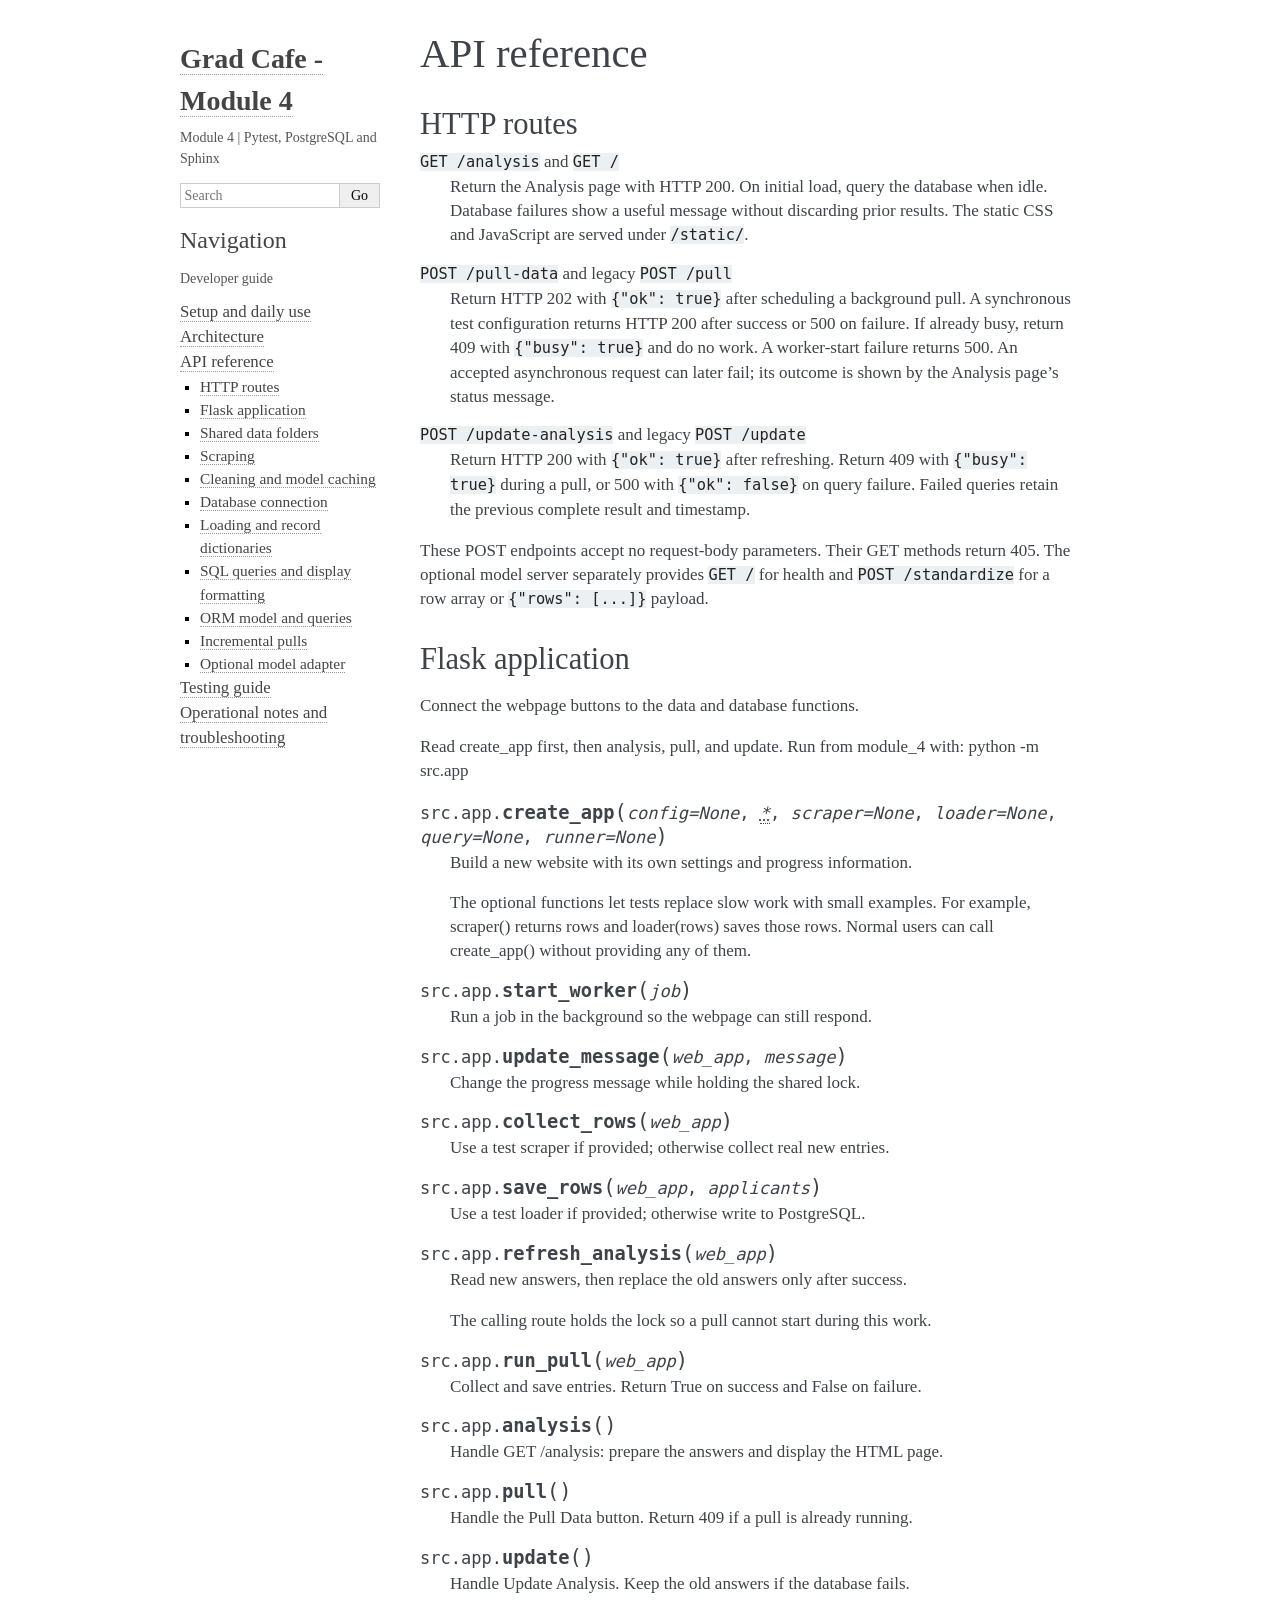
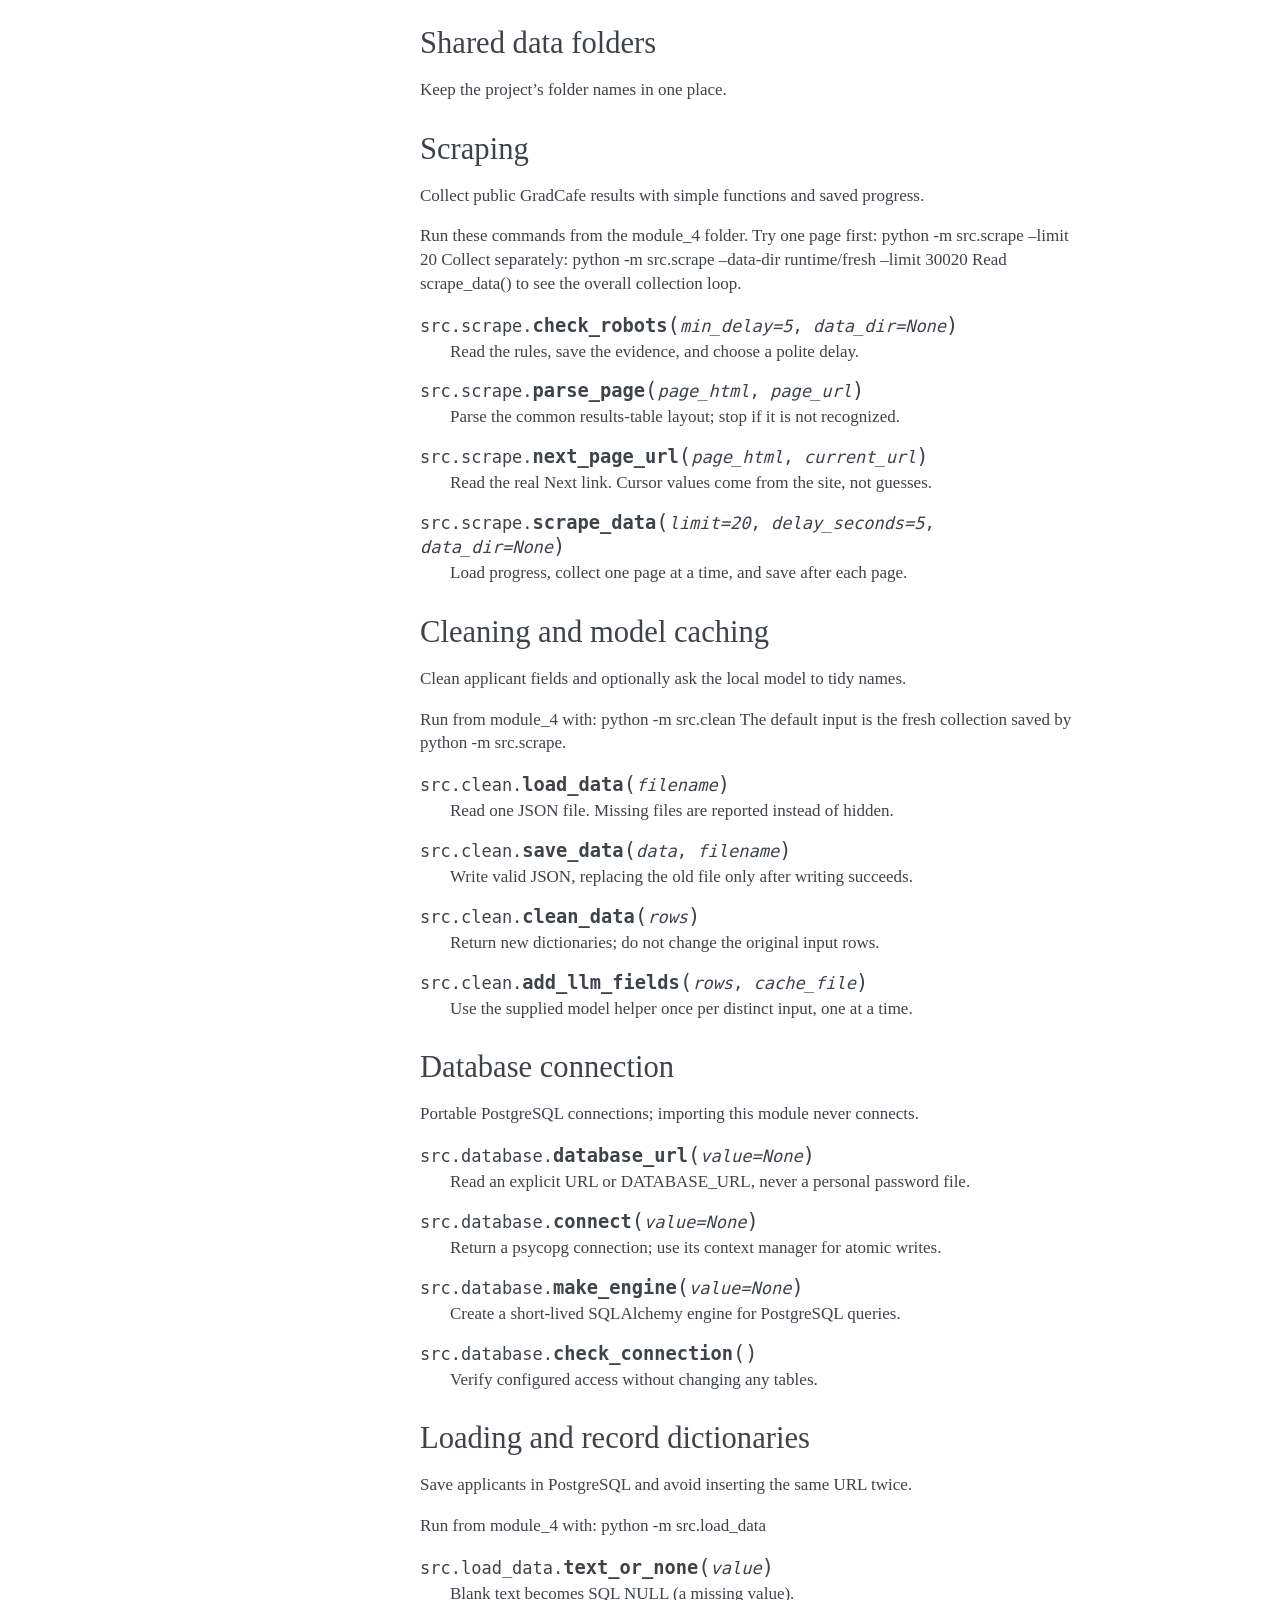
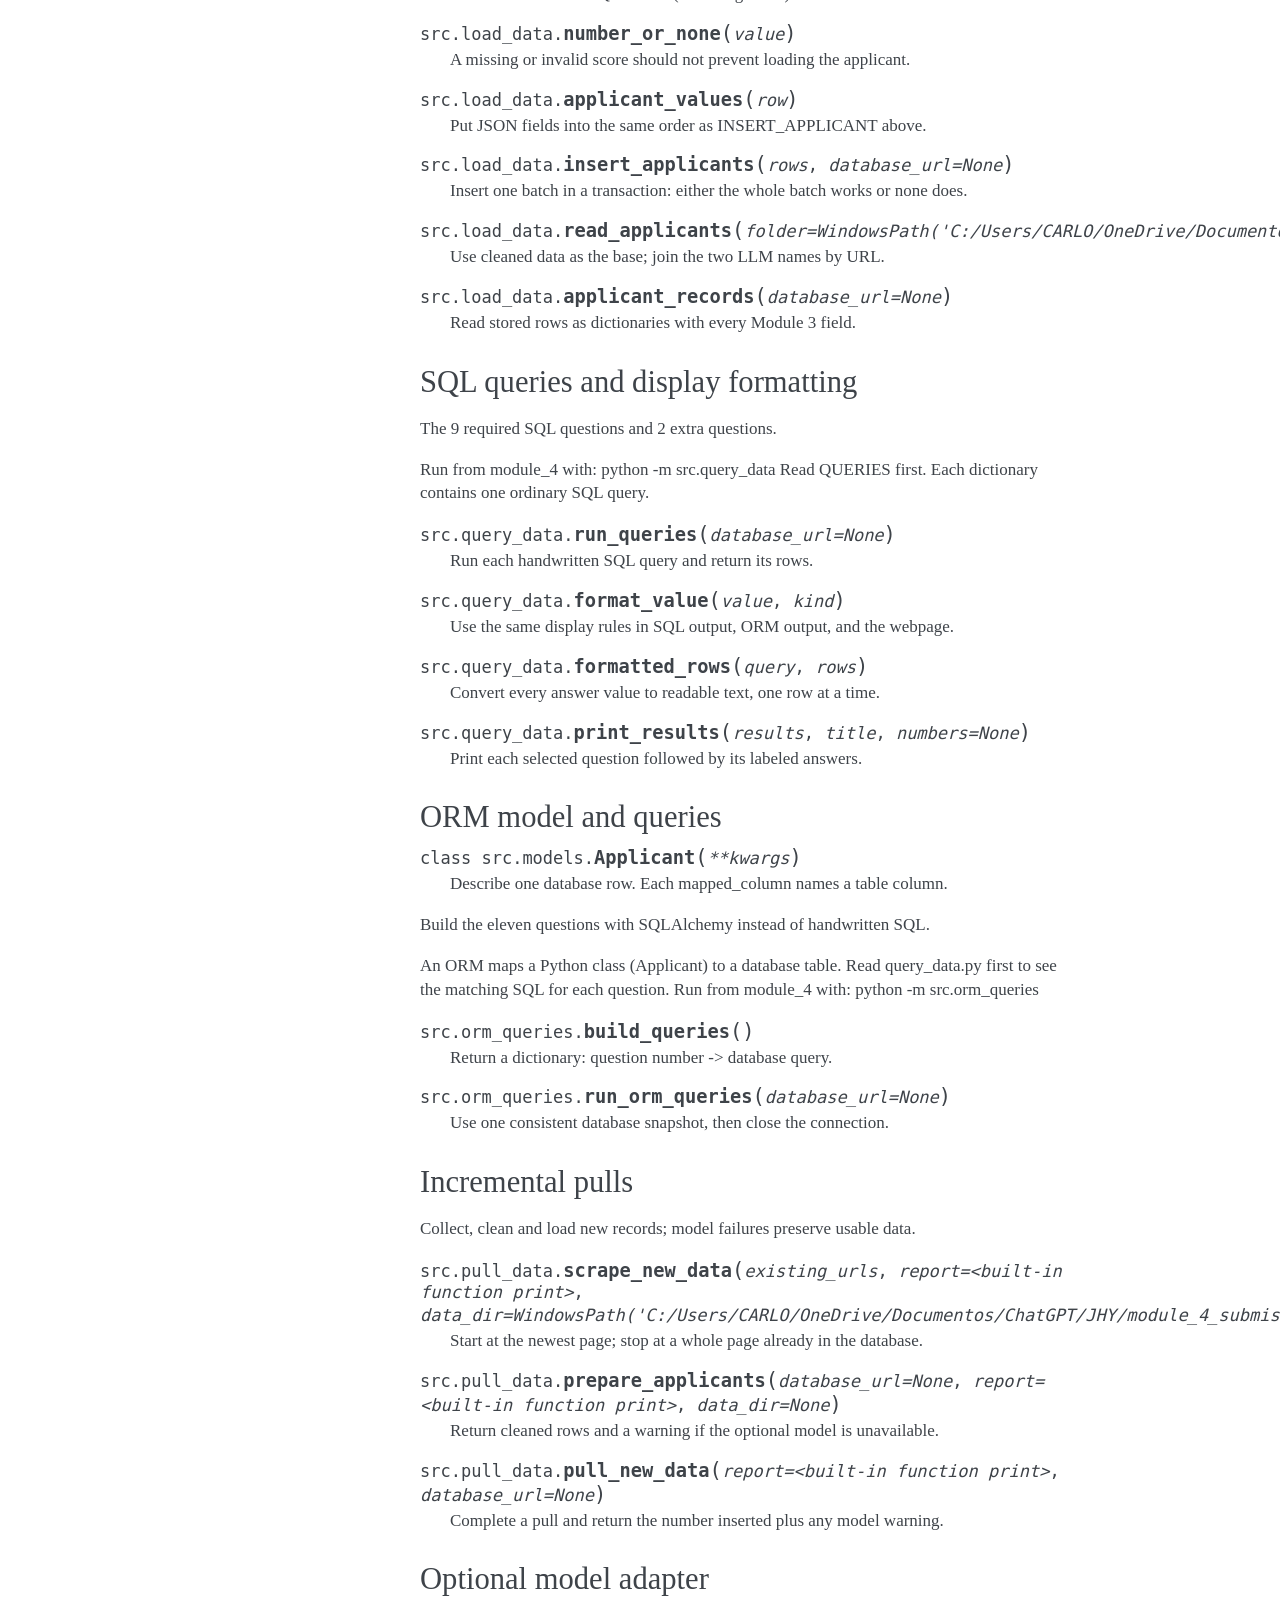
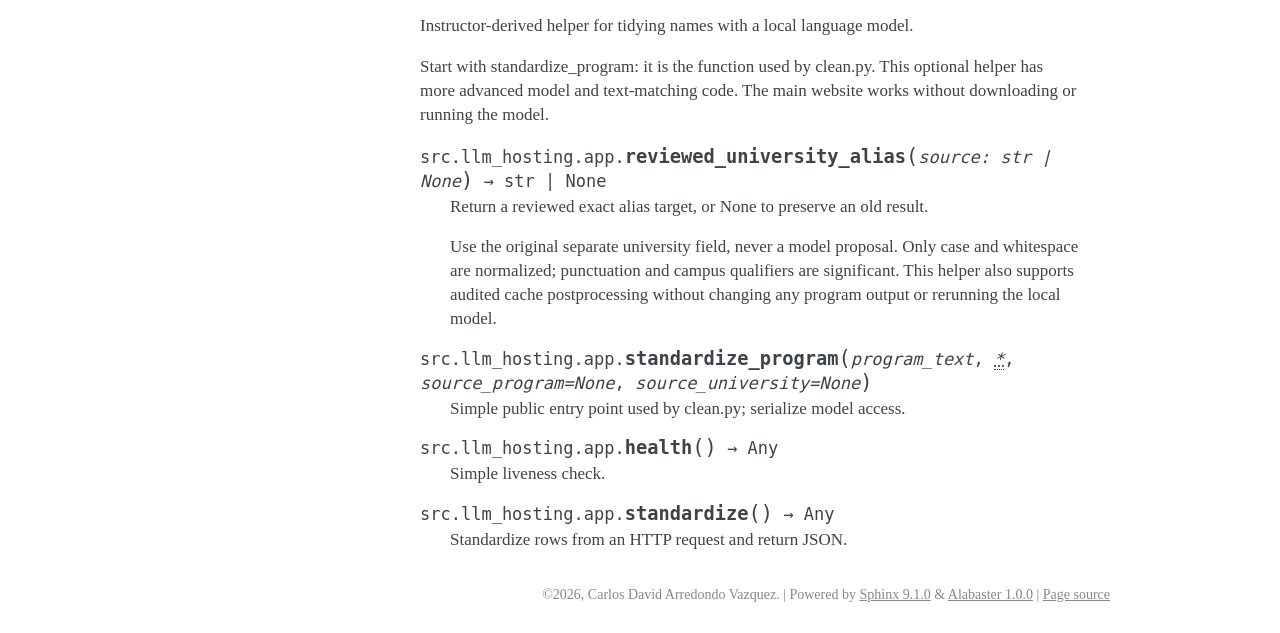
==== module_4/docs/_build/html/api.html @ c40dcb4f "Add Module 4 tests and documentation" ====
<!DOCTYPE html>

<html lang="en" data-content_root="./">
  <head>
    <meta charset="utf-8" />
    <meta name="viewport" content="width=device-width, initial-scale=1.0" /><meta name="viewport" content="width=device-width, initial-scale=1" />

    <title>API reference &#8212; Grad Cafe: Testing and Documentation</title>
    <link rel="stylesheet" type="text/css" href="_static/pygments.css?v=5ecbeea2" />
    <link rel="stylesheet" type="text/css" href="_static/basic.css?v=b08954a9" />
    <link rel="stylesheet" type="text/css" href="_static/alabaster.css?v=f6a572b4" />
    <script src="_static/documentation_options.js?v=f2a433a1"></script>
    <script src="_static/doctools.js?v=fd6eb6e6"></script>
    <script src="_static/sphinx_highlight.js?v=6ffebe34"></script>
    <link rel="index" title="Index" href="genindex.html" />
    <link rel="search" title="Search" href="search.html" />
    <link rel="next" title="Testing guide" href="testing.html" />
    <link rel="prev" title="Architecture" href="architecture.html" />
   
  <link rel="stylesheet" href="_static/custom.css" type="text/css" />
  

  
  

  </head><body>
  <div class="document">
    
      <div class="sphinxsidebar" role="navigation" aria-label="Main">
        <div class="sphinxsidebarwrapper">
<h1 class="logo"><a href="index.html">Grad Cafe - Module 4</a></h1>



<p class="blurb">Module 4 | Pytest, PostgreSQL and Sphinx</p>







<search id="searchbox" style="display: none" role="search">
    <div class="searchformwrapper">
    <form class="search" action="search.html" method="get">
      <input type="text" name="q" aria-labelledby="searchlabel" autocomplete="off" autocorrect="off" autocapitalize="off" spellcheck="false" placeholder="Search"/>
      <input type="submit" value="Go" />
    </form>
    </div>
</search>
<script>document.getElementById('searchbox').style.display = "block"</script><h3>Navigation</h3>
<p class="caption" role="heading"><span class="caption-text">Developer guide</span></p>
<ul class="current">
<li class="toctree-l1"><a class="reference internal" href="setup.html">Setup and daily use</a></li>
<li class="toctree-l1"><a class="reference internal" href="architecture.html">Architecture</a></li>
<li class="toctree-l1 current"><a class="current reference internal" href="#">API reference</a><ul>
<li class="toctree-l2"><a class="reference internal" href="#http-routes">HTTP routes</a></li>
<li class="toctree-l2"><a class="reference internal" href="#module-src.app">Flask application</a></li>
<li class="toctree-l2"><a class="reference internal" href="#module-src.paths">Shared data folders</a></li>
<li class="toctree-l2"><a class="reference internal" href="#module-src.scrape">Scraping</a></li>
<li class="toctree-l2"><a class="reference internal" href="#module-src.clean">Cleaning and model caching</a></li>
<li class="toctree-l2"><a class="reference internal" href="#module-src.database">Database connection</a></li>
<li class="toctree-l2"><a class="reference internal" href="#module-src.load_data">Loading and record dictionaries</a></li>
<li class="toctree-l2"><a class="reference internal" href="#module-src.query_data">SQL queries and display formatting</a></li>
<li class="toctree-l2"><a class="reference internal" href="#orm-model-and-queries">ORM model and queries</a></li>
<li class="toctree-l2"><a class="reference internal" href="#module-src.pull_data">Incremental pulls</a></li>
<li class="toctree-l2"><a class="reference internal" href="#module-src.llm_hosting.app">Optional model adapter</a></li>
</ul>
</li>
<li class="toctree-l1"><a class="reference internal" href="testing.html">Testing guide</a></li>
<li class="toctree-l1"><a class="reference internal" href="operations.html">Operational notes and troubleshooting</a></li>
</ul>

<div class="relations">
<h3>Related Topics</h3>
<ul>
  <li><a href="index.html">Documentation overview</a><ul>
      <li>Previous: <a href="architecture.html" title="previous chapter">Architecture</a></li>
      <li>Next: <a href="testing.html" title="next chapter">Testing guide</a></li>
  </ul></li>
</ul>
</div>








        </div>
      </div>
      <div class="documentwrapper">
        <div class="bodywrapper">
          

          <div class="body" role="main">
            
  <section id="api-reference">
<h1>API reference<a class="headerlink" href="#api-reference" title="Link to this heading">¶</a></h1>
<section id="http-routes">
<h2>HTTP routes<a class="headerlink" href="#http-routes" title="Link to this heading">¶</a></h2>
<dl class="simple">
<dt><code class="docutils literal notranslate"><span class="pre">GET</span> <span class="pre">/analysis</span></code> and <code class="docutils literal notranslate"><span class="pre">GET</span> <span class="pre">/</span></code></dt><dd><p>Return the Analysis page with HTTP 200. On initial load, query the database
when idle. Database failures show a useful message without discarding prior
results. The static CSS and JavaScript are served under <code class="docutils literal notranslate"><span class="pre">/static/</span></code>.</p>
</dd>
<dt><code class="docutils literal notranslate"><span class="pre">POST</span> <span class="pre">/pull-data</span></code> and legacy <code class="docutils literal notranslate"><span class="pre">POST</span> <span class="pre">/pull</span></code></dt><dd><p>Return HTTP 202 with <code class="docutils literal notranslate"><span class="pre">{&quot;ok&quot;:</span> <span class="pre">true}</span></code> after scheduling a background pull.
A synchronous test configuration returns HTTP 200 after success or 500 on
failure. If already busy, return 409 with <code class="docutils literal notranslate"><span class="pre">{&quot;busy&quot;:</span> <span class="pre">true}</span></code> and do no work.
A worker-start failure returns 500. An accepted asynchronous request can
later fail; its outcome is shown by the Analysis page’s status message.</p>
</dd>
<dt><code class="docutils literal notranslate"><span class="pre">POST</span> <span class="pre">/update-analysis</span></code> and legacy <code class="docutils literal notranslate"><span class="pre">POST</span> <span class="pre">/update</span></code></dt><dd><p>Return HTTP 200 with <code class="docutils literal notranslate"><span class="pre">{&quot;ok&quot;:</span> <span class="pre">true}</span></code> after refreshing. Return 409 with
<code class="docutils literal notranslate"><span class="pre">{&quot;busy&quot;:</span> <span class="pre">true}</span></code> during a pull, or 500 with <code class="docutils literal notranslate"><span class="pre">{&quot;ok&quot;:</span> <span class="pre">false}</span></code> on query
failure. Failed queries retain the previous complete result and timestamp.</p>
</dd>
</dl>
<p>These POST endpoints accept no request-body parameters. Their GET methods
return 405. The optional model server separately provides <code class="docutils literal notranslate"><span class="pre">GET</span> <span class="pre">/</span></code> for health
and <code class="docutils literal notranslate"><span class="pre">POST</span> <span class="pre">/standardize</span></code> for a row array or <code class="docutils literal notranslate"><span class="pre">{&quot;rows&quot;:</span> <span class="pre">[...]}</span></code> payload.</p>
</section>
<section id="module-src.app">
<span id="flask-application"></span><h2>Flask application<a class="headerlink" href="#module-src.app" title="Link to this heading">¶</a></h2>
<p>Connect the webpage buttons to the data and database functions.</p>
<p>Read create_app first, then analysis, pull, and update.
Run from module_4 with: python -m src.app</p>
<dl class="py function">
<dt class="sig sig-object py" id="src.app.create_app">
<span class="sig-prename descclassname"><span class="pre">src.app.</span></span><span class="sig-name descname"><span class="pre">create_app</span></span><span class="sig-paren">(</span><em class="sig-param"><span class="n"><span class="pre">config</span></span><span class="o"><span class="pre">=</span></span><span class="default_value"><span class="pre">None</span></span></em>, <em class="sig-param"><span class="keyword-only-separator o"><abbr title="Keyword-only parameters separator (PEP 3102)"><span class="pre">*</span></abbr></span></em>, <em class="sig-param"><span class="n"><span class="pre">scraper</span></span><span class="o"><span class="pre">=</span></span><span class="default_value"><span class="pre">None</span></span></em>, <em class="sig-param"><span class="n"><span class="pre">loader</span></span><span class="o"><span class="pre">=</span></span><span class="default_value"><span class="pre">None</span></span></em>, <em class="sig-param"><span class="n"><span class="pre">query</span></span><span class="o"><span class="pre">=</span></span><span class="default_value"><span class="pre">None</span></span></em>, <em class="sig-param"><span class="n"><span class="pre">runner</span></span><span class="o"><span class="pre">=</span></span><span class="default_value"><span class="pre">None</span></span></em><span class="sig-paren">)</span><a class="headerlink" href="#src.app.create_app" title="Link to this definition">¶</a></dt>
<dd><p>Build a new website with its own settings and progress information.</p>
<p>The optional functions let tests replace slow work with small examples.
For example, scraper() returns rows and loader(rows) saves those rows.
Normal users can call create_app() without providing any of them.</p>
</dd></dl>

<dl class="py function">
<dt class="sig sig-object py" id="src.app.start_worker">
<span class="sig-prename descclassname"><span class="pre">src.app.</span></span><span class="sig-name descname"><span class="pre">start_worker</span></span><span class="sig-paren">(</span><em class="sig-param"><span class="n"><span class="pre">job</span></span></em><span class="sig-paren">)</span><a class="headerlink" href="#src.app.start_worker" title="Link to this definition">¶</a></dt>
<dd><p>Run a job in the background so the webpage can still respond.</p>
</dd></dl>

<dl class="py function">
<dt class="sig sig-object py" id="src.app.update_message">
<span class="sig-prename descclassname"><span class="pre">src.app.</span></span><span class="sig-name descname"><span class="pre">update_message</span></span><span class="sig-paren">(</span><em class="sig-param"><span class="n"><span class="pre">web_app</span></span></em>, <em class="sig-param"><span class="n"><span class="pre">message</span></span></em><span class="sig-paren">)</span><a class="headerlink" href="#src.app.update_message" title="Link to this definition">¶</a></dt>
<dd><p>Change the progress message while holding the shared lock.</p>
</dd></dl>

<dl class="py function">
<dt class="sig sig-object py" id="src.app.collect_rows">
<span class="sig-prename descclassname"><span class="pre">src.app.</span></span><span class="sig-name descname"><span class="pre">collect_rows</span></span><span class="sig-paren">(</span><em class="sig-param"><span class="n"><span class="pre">web_app</span></span></em><span class="sig-paren">)</span><a class="headerlink" href="#src.app.collect_rows" title="Link to this definition">¶</a></dt>
<dd><p>Use a test scraper if provided; otherwise collect real new entries.</p>
</dd></dl>

<dl class="py function">
<dt class="sig sig-object py" id="src.app.save_rows">
<span class="sig-prename descclassname"><span class="pre">src.app.</span></span><span class="sig-name descname"><span class="pre">save_rows</span></span><span class="sig-paren">(</span><em class="sig-param"><span class="n"><span class="pre">web_app</span></span></em>, <em class="sig-param"><span class="n"><span class="pre">applicants</span></span></em><span class="sig-paren">)</span><a class="headerlink" href="#src.app.save_rows" title="Link to this definition">¶</a></dt>
<dd><p>Use a test loader if provided; otherwise write to PostgreSQL.</p>
</dd></dl>

<dl class="py function">
<dt class="sig sig-object py" id="src.app.refresh_analysis">
<span class="sig-prename descclassname"><span class="pre">src.app.</span></span><span class="sig-name descname"><span class="pre">refresh_analysis</span></span><span class="sig-paren">(</span><em class="sig-param"><span class="n"><span class="pre">web_app</span></span></em><span class="sig-paren">)</span><a class="headerlink" href="#src.app.refresh_analysis" title="Link to this definition">¶</a></dt>
<dd><p>Read new answers, then replace the old answers only after success.</p>
<p>The calling route holds the lock so a pull cannot start during this work.</p>
</dd></dl>

<dl class="py function">
<dt class="sig sig-object py" id="src.app.run_pull">
<span class="sig-prename descclassname"><span class="pre">src.app.</span></span><span class="sig-name descname"><span class="pre">run_pull</span></span><span class="sig-paren">(</span><em class="sig-param"><span class="n"><span class="pre">web_app</span></span></em><span class="sig-paren">)</span><a class="headerlink" href="#src.app.run_pull" title="Link to this definition">¶</a></dt>
<dd><p>Collect and save entries. Return True on success and False on failure.</p>
</dd></dl>

<dl class="py function">
<dt class="sig sig-object py" id="src.app.analysis">
<span class="sig-prename descclassname"><span class="pre">src.app.</span></span><span class="sig-name descname"><span class="pre">analysis</span></span><span class="sig-paren">(</span><span class="sig-paren">)</span><a class="headerlink" href="#src.app.analysis" title="Link to this definition">¶</a></dt>
<dd><p>Handle GET /analysis: prepare the answers and display the HTML page.</p>
</dd></dl>

<dl class="py function">
<dt class="sig sig-object py" id="src.app.pull">
<span class="sig-prename descclassname"><span class="pre">src.app.</span></span><span class="sig-name descname"><span class="pre">pull</span></span><span class="sig-paren">(</span><span class="sig-paren">)</span><a class="headerlink" href="#src.app.pull" title="Link to this definition">¶</a></dt>
<dd><p>Handle the Pull Data button. Return 409 if a pull is already running.</p>
</dd></dl>

<dl class="py function">
<dt class="sig sig-object py" id="src.app.update">
<span class="sig-prename descclassname"><span class="pre">src.app.</span></span><span class="sig-name descname"><span class="pre">update</span></span><span class="sig-paren">(</span><span class="sig-paren">)</span><a class="headerlink" href="#src.app.update" title="Link to this definition">¶</a></dt>
<dd><p>Handle Update Analysis. Keep the old answers if the database fails.</p>
</dd></dl>

</section>
<section id="module-src.paths">
<span id="shared-data-folders"></span><h2>Shared data folders<a class="headerlink" href="#module-src.paths" title="Link to this heading">¶</a></h2>
<p>Keep the project’s folder names in one place.</p>
</section>
<section id="module-src.scrape">
<span id="scraping"></span><h2>Scraping<a class="headerlink" href="#module-src.scrape" title="Link to this heading">¶</a></h2>
<p>Collect public GradCafe results with simple functions and saved progress.</p>
<p>Run these commands from the module_4 folder.
Try one page first: python -m src.scrape –limit 20
Collect separately: python -m src.scrape –data-dir runtime/fresh –limit 30020
Read scrape_data() to see the overall collection loop.</p>
<dl class="py function">
<dt class="sig sig-object py" id="src.scrape.check_robots">
<span class="sig-prename descclassname"><span class="pre">src.scrape.</span></span><span class="sig-name descname"><span class="pre">check_robots</span></span><span class="sig-paren">(</span><em class="sig-param"><span class="n"><span class="pre">min_delay</span></span><span class="o"><span class="pre">=</span></span><span class="default_value"><span class="pre">5</span></span></em>, <em class="sig-param"><span class="n"><span class="pre">data_dir</span></span><span class="o"><span class="pre">=</span></span><span class="default_value"><span class="pre">None</span></span></em><span class="sig-paren">)</span><a class="headerlink" href="#src.scrape.check_robots" title="Link to this definition">¶</a></dt>
<dd><p>Read the rules, save the evidence, and choose a polite delay.</p>
</dd></dl>

<dl class="py function">
<dt class="sig sig-object py" id="src.scrape.parse_page">
<span class="sig-prename descclassname"><span class="pre">src.scrape.</span></span><span class="sig-name descname"><span class="pre">parse_page</span></span><span class="sig-paren">(</span><em class="sig-param"><span class="n"><span class="pre">page_html</span></span></em>, <em class="sig-param"><span class="n"><span class="pre">page_url</span></span></em><span class="sig-paren">)</span><a class="headerlink" href="#src.scrape.parse_page" title="Link to this definition">¶</a></dt>
<dd><p>Parse the common results-table layout; stop if it is not recognized.</p>
</dd></dl>

<dl class="py function">
<dt class="sig sig-object py" id="src.scrape.next_page_url">
<span class="sig-prename descclassname"><span class="pre">src.scrape.</span></span><span class="sig-name descname"><span class="pre">next_page_url</span></span><span class="sig-paren">(</span><em class="sig-param"><span class="n"><span class="pre">page_html</span></span></em>, <em class="sig-param"><span class="n"><span class="pre">current_url</span></span></em><span class="sig-paren">)</span><a class="headerlink" href="#src.scrape.next_page_url" title="Link to this definition">¶</a></dt>
<dd><p>Read the real Next link. Cursor values come from the site, not guesses.</p>
</dd></dl>

<dl class="py function">
<dt class="sig sig-object py" id="src.scrape.scrape_data">
<span class="sig-prename descclassname"><span class="pre">src.scrape.</span></span><span class="sig-name descname"><span class="pre">scrape_data</span></span><span class="sig-paren">(</span><em class="sig-param"><span class="n"><span class="pre">limit</span></span><span class="o"><span class="pre">=</span></span><span class="default_value"><span class="pre">20</span></span></em>, <em class="sig-param"><span class="n"><span class="pre">delay_seconds</span></span><span class="o"><span class="pre">=</span></span><span class="default_value"><span class="pre">5</span></span></em>, <em class="sig-param"><span class="n"><span class="pre">data_dir</span></span><span class="o"><span class="pre">=</span></span><span class="default_value"><span class="pre">None</span></span></em><span class="sig-paren">)</span><a class="headerlink" href="#src.scrape.scrape_data" title="Link to this definition">¶</a></dt>
<dd><p>Load progress, collect one page at a time, and save after each page.</p>
</dd></dl>

</section>
<section id="module-src.clean">
<span id="cleaning-and-model-caching"></span><h2>Cleaning and model caching<a class="headerlink" href="#module-src.clean" title="Link to this heading">¶</a></h2>
<p>Clean applicant fields and optionally ask the local model to tidy names.</p>
<p>Run from module_4 with: python -m src.clean
The default input is the fresh collection saved by python -m src.scrape.</p>
<dl class="py function">
<dt class="sig sig-object py" id="src.clean.load_data">
<span class="sig-prename descclassname"><span class="pre">src.clean.</span></span><span class="sig-name descname"><span class="pre">load_data</span></span><span class="sig-paren">(</span><em class="sig-param"><span class="n"><span class="pre">filename</span></span></em><span class="sig-paren">)</span><a class="headerlink" href="#src.clean.load_data" title="Link to this definition">¶</a></dt>
<dd><p>Read one JSON file. Missing files are reported instead of hidden.</p>
</dd></dl>

<dl class="py function">
<dt class="sig sig-object py" id="src.clean.save_data">
<span class="sig-prename descclassname"><span class="pre">src.clean.</span></span><span class="sig-name descname"><span class="pre">save_data</span></span><span class="sig-paren">(</span><em class="sig-param"><span class="n"><span class="pre">data</span></span></em>, <em class="sig-param"><span class="n"><span class="pre">filename</span></span></em><span class="sig-paren">)</span><a class="headerlink" href="#src.clean.save_data" title="Link to this definition">¶</a></dt>
<dd><p>Write valid JSON, replacing the old file only after writing succeeds.</p>
</dd></dl>

<dl class="py function">
<dt class="sig sig-object py" id="src.clean.clean_data">
<span class="sig-prename descclassname"><span class="pre">src.clean.</span></span><span class="sig-name descname"><span class="pre">clean_data</span></span><span class="sig-paren">(</span><em class="sig-param"><span class="n"><span class="pre">rows</span></span></em><span class="sig-paren">)</span><a class="headerlink" href="#src.clean.clean_data" title="Link to this definition">¶</a></dt>
<dd><p>Return new dictionaries; do not change the original input rows.</p>
</dd></dl>

<dl class="py function">
<dt class="sig sig-object py" id="src.clean.add_llm_fields">
<span class="sig-prename descclassname"><span class="pre">src.clean.</span></span><span class="sig-name descname"><span class="pre">add_llm_fields</span></span><span class="sig-paren">(</span><em class="sig-param"><span class="n"><span class="pre">rows</span></span></em>, <em class="sig-param"><span class="n"><span class="pre">cache_file</span></span></em><span class="sig-paren">)</span><a class="headerlink" href="#src.clean.add_llm_fields" title="Link to this definition">¶</a></dt>
<dd><p>Use the supplied model helper once per distinct input, one at a time.</p>
</dd></dl>

</section>
<section id="module-src.database">
<span id="database-connection"></span><h2>Database connection<a class="headerlink" href="#module-src.database" title="Link to this heading">¶</a></h2>
<p>Portable PostgreSQL connections; importing this module never connects.</p>
<dl class="py function">
<dt class="sig sig-object py" id="src.database.database_url">
<span class="sig-prename descclassname"><span class="pre">src.database.</span></span><span class="sig-name descname"><span class="pre">database_url</span></span><span class="sig-paren">(</span><em class="sig-param"><span class="n"><span class="pre">value</span></span><span class="o"><span class="pre">=</span></span><span class="default_value"><span class="pre">None</span></span></em><span class="sig-paren">)</span><a class="headerlink" href="#src.database.database_url" title="Link to this definition">¶</a></dt>
<dd><p>Read an explicit URL or DATABASE_URL, never a personal password file.</p>
</dd></dl>

<dl class="py function">
<dt class="sig sig-object py" id="src.database.connect">
<span class="sig-prename descclassname"><span class="pre">src.database.</span></span><span class="sig-name descname"><span class="pre">connect</span></span><span class="sig-paren">(</span><em class="sig-param"><span class="n"><span class="pre">value</span></span><span class="o"><span class="pre">=</span></span><span class="default_value"><span class="pre">None</span></span></em><span class="sig-paren">)</span><a class="headerlink" href="#src.database.connect" title="Link to this definition">¶</a></dt>
<dd><p>Return a psycopg connection; use its context manager for atomic writes.</p>
</dd></dl>

<dl class="py function">
<dt class="sig sig-object py" id="src.database.make_engine">
<span class="sig-prename descclassname"><span class="pre">src.database.</span></span><span class="sig-name descname"><span class="pre">make_engine</span></span><span class="sig-paren">(</span><em class="sig-param"><span class="n"><span class="pre">value</span></span><span class="o"><span class="pre">=</span></span><span class="default_value"><span class="pre">None</span></span></em><span class="sig-paren">)</span><a class="headerlink" href="#src.database.make_engine" title="Link to this definition">¶</a></dt>
<dd><p>Create a short-lived SQLAlchemy engine for PostgreSQL queries.</p>
</dd></dl>

<dl class="py function">
<dt class="sig sig-object py" id="src.database.check_connection">
<span class="sig-prename descclassname"><span class="pre">src.database.</span></span><span class="sig-name descname"><span class="pre">check_connection</span></span><span class="sig-paren">(</span><span class="sig-paren">)</span><a class="headerlink" href="#src.database.check_connection" title="Link to this definition">¶</a></dt>
<dd><p>Verify configured access without changing any tables.</p>
</dd></dl>

</section>
<section id="module-src.load_data">
<span id="loading-and-record-dictionaries"></span><h2>Loading and record dictionaries<a class="headerlink" href="#module-src.load_data" title="Link to this heading">¶</a></h2>
<p>Save applicants in PostgreSQL and avoid inserting the same URL twice.</p>
<p>Run from module_4 with: python -m src.load_data</p>
<dl class="py function">
<dt class="sig sig-object py" id="src.load_data.text_or_none">
<span class="sig-prename descclassname"><span class="pre">src.load_data.</span></span><span class="sig-name descname"><span class="pre">text_or_none</span></span><span class="sig-paren">(</span><em class="sig-param"><span class="n"><span class="pre">value</span></span></em><span class="sig-paren">)</span><a class="headerlink" href="#src.load_data.text_or_none" title="Link to this definition">¶</a></dt>
<dd><p>Blank text becomes SQL NULL (a missing value).</p>
</dd></dl>

<dl class="py function">
<dt class="sig sig-object py" id="src.load_data.number_or_none">
<span class="sig-prename descclassname"><span class="pre">src.load_data.</span></span><span class="sig-name descname"><span class="pre">number_or_none</span></span><span class="sig-paren">(</span><em class="sig-param"><span class="n"><span class="pre">value</span></span></em><span class="sig-paren">)</span><a class="headerlink" href="#src.load_data.number_or_none" title="Link to this definition">¶</a></dt>
<dd><p>A missing or invalid score should not prevent loading the applicant.</p>
</dd></dl>

<dl class="py function">
<dt class="sig sig-object py" id="src.load_data.applicant_values">
<span class="sig-prename descclassname"><span class="pre">src.load_data.</span></span><span class="sig-name descname"><span class="pre">applicant_values</span></span><span class="sig-paren">(</span><em class="sig-param"><span class="n"><span class="pre">row</span></span></em><span class="sig-paren">)</span><a class="headerlink" href="#src.load_data.applicant_values" title="Link to this definition">¶</a></dt>
<dd><p>Put JSON fields into the same order as INSERT_APPLICANT above.</p>
</dd></dl>

<dl class="py function">
<dt class="sig sig-object py" id="src.load_data.insert_applicants">
<span class="sig-prename descclassname"><span class="pre">src.load_data.</span></span><span class="sig-name descname"><span class="pre">insert_applicants</span></span><span class="sig-paren">(</span><em class="sig-param"><span class="n"><span class="pre">rows</span></span></em>, <em class="sig-param"><span class="n"><span class="pre">database_url</span></span><span class="o"><span class="pre">=</span></span><span class="default_value"><span class="pre">None</span></span></em><span class="sig-paren">)</span><a class="headerlink" href="#src.load_data.insert_applicants" title="Link to this definition">¶</a></dt>
<dd><p>Insert one batch in a transaction: either the whole batch works or none does.</p>
</dd></dl>

<dl class="py function">
<dt class="sig sig-object py" id="src.load_data.read_applicants">
<span class="sig-prename descclassname"><span class="pre">src.load_data.</span></span><span class="sig-name descname"><span class="pre">read_applicants</span></span><span class="sig-paren">(</span><em class="sig-param"><span class="n"><span class="pre">folder</span></span><span class="o"><span class="pre">=</span></span><span class="default_value"><span class="pre">WindowsPath('C:/Users/CARLO/OneDrive/Documentos/ChatGPT/JHY/module_4_submission/module_4')</span></span></em><span class="sig-paren">)</span><a class="headerlink" href="#src.load_data.read_applicants" title="Link to this definition">¶</a></dt>
<dd><p>Use cleaned data as the base; join the two LLM names by URL.</p>
</dd></dl>

<dl class="py function">
<dt class="sig sig-object py" id="src.load_data.applicant_records">
<span class="sig-prename descclassname"><span class="pre">src.load_data.</span></span><span class="sig-name descname"><span class="pre">applicant_records</span></span><span class="sig-paren">(</span><em class="sig-param"><span class="n"><span class="pre">database_url</span></span><span class="o"><span class="pre">=</span></span><span class="default_value"><span class="pre">None</span></span></em><span class="sig-paren">)</span><a class="headerlink" href="#src.load_data.applicant_records" title="Link to this definition">¶</a></dt>
<dd><p>Read stored rows as dictionaries with every Module 3 field.</p>
</dd></dl>

</section>
<section id="module-src.query_data">
<span id="sql-queries-and-display-formatting"></span><h2>SQL queries and display formatting<a class="headerlink" href="#module-src.query_data" title="Link to this heading">¶</a></h2>
<p>The 9 required SQL questions and 2 extra questions.</p>
<p>Run from module_4 with: python -m src.query_data
Read QUERIES first. Each dictionary contains one ordinary SQL query.</p>
<dl class="py function">
<dt class="sig sig-object py" id="src.query_data.run_queries">
<span class="sig-prename descclassname"><span class="pre">src.query_data.</span></span><span class="sig-name descname"><span class="pre">run_queries</span></span><span class="sig-paren">(</span><em class="sig-param"><span class="n"><span class="pre">database_url</span></span><span class="o"><span class="pre">=</span></span><span class="default_value"><span class="pre">None</span></span></em><span class="sig-paren">)</span><a class="headerlink" href="#src.query_data.run_queries" title="Link to this definition">¶</a></dt>
<dd><p>Run each handwritten SQL query and return its rows.</p>
</dd></dl>

<dl class="py function">
<dt class="sig sig-object py" id="src.query_data.format_value">
<span class="sig-prename descclassname"><span class="pre">src.query_data.</span></span><span class="sig-name descname"><span class="pre">format_value</span></span><span class="sig-paren">(</span><em class="sig-param"><span class="n"><span class="pre">value</span></span></em>, <em class="sig-param"><span class="n"><span class="pre">kind</span></span></em><span class="sig-paren">)</span><a class="headerlink" href="#src.query_data.format_value" title="Link to this definition">¶</a></dt>
<dd><p>Use the same display rules in SQL output, ORM output, and the webpage.</p>
</dd></dl>

<dl class="py function">
<dt class="sig sig-object py" id="src.query_data.formatted_rows">
<span class="sig-prename descclassname"><span class="pre">src.query_data.</span></span><span class="sig-name descname"><span class="pre">formatted_rows</span></span><span class="sig-paren">(</span><em class="sig-param"><span class="n"><span class="pre">query</span></span></em>, <em class="sig-param"><span class="n"><span class="pre">rows</span></span></em><span class="sig-paren">)</span><a class="headerlink" href="#src.query_data.formatted_rows" title="Link to this definition">¶</a></dt>
<dd><p>Convert every answer value to readable text, one row at a time.</p>
</dd></dl>

<dl class="py function">
<dt class="sig sig-object py" id="src.query_data.print_results">
<span class="sig-prename descclassname"><span class="pre">src.query_data.</span></span><span class="sig-name descname"><span class="pre">print_results</span></span><span class="sig-paren">(</span><em class="sig-param"><span class="n"><span class="pre">results</span></span></em>, <em class="sig-param"><span class="n"><span class="pre">title</span></span></em>, <em class="sig-param"><span class="n"><span class="pre">numbers</span></span><span class="o"><span class="pre">=</span></span><span class="default_value"><span class="pre">None</span></span></em><span class="sig-paren">)</span><a class="headerlink" href="#src.query_data.print_results" title="Link to this definition">¶</a></dt>
<dd><p>Print each selected question followed by its labeled answers.</p>
</dd></dl>

</section>
<section id="orm-model-and-queries">
<h2>ORM model and queries<a class="headerlink" href="#orm-model-and-queries" title="Link to this heading">¶</a></h2>
<dl class="py class">
<dt class="sig sig-object py" id="src.models.Applicant">
<span class="property"><span class="k"><span class="pre">class</span></span><span class="w"> </span></span><span class="sig-prename descclassname"><span class="pre">src.models.</span></span><span class="sig-name descname"><span class="pre">Applicant</span></span><span class="sig-paren">(</span><em class="sig-param"><span class="o"><span class="pre">**</span></span><span class="n"><span class="pre">kwargs</span></span></em><span class="sig-paren">)</span><a class="headerlink" href="#src.models.Applicant" title="Link to this definition">¶</a></dt>
<dd><p>Describe one database row. Each mapped_column names a table column.</p>
</dd></dl>

<p id="module-src.orm_queries">Build the eleven questions with SQLAlchemy instead of handwritten SQL.</p>
<p>An ORM maps a Python class (Applicant) to a database table.
Read query_data.py first to see the matching SQL for each question.
Run from module_4 with: python -m src.orm_queries</p>
<dl class="py function">
<dt class="sig sig-object py" id="src.orm_queries.build_queries">
<span class="sig-prename descclassname"><span class="pre">src.orm_queries.</span></span><span class="sig-name descname"><span class="pre">build_queries</span></span><span class="sig-paren">(</span><span class="sig-paren">)</span><a class="headerlink" href="#src.orm_queries.build_queries" title="Link to this definition">¶</a></dt>
<dd><p>Return a dictionary: question number -&gt; database query.</p>
</dd></dl>

<dl class="py function">
<dt class="sig sig-object py" id="src.orm_queries.run_orm_queries">
<span class="sig-prename descclassname"><span class="pre">src.orm_queries.</span></span><span class="sig-name descname"><span class="pre">run_orm_queries</span></span><span class="sig-paren">(</span><em class="sig-param"><span class="n"><span class="pre">database_url</span></span><span class="o"><span class="pre">=</span></span><span class="default_value"><span class="pre">None</span></span></em><span class="sig-paren">)</span><a class="headerlink" href="#src.orm_queries.run_orm_queries" title="Link to this definition">¶</a></dt>
<dd><p>Use one consistent database snapshot, then close the connection.</p>
</dd></dl>

</section>
<section id="module-src.pull_data">
<span id="incremental-pulls"></span><h2>Incremental pulls<a class="headerlink" href="#module-src.pull_data" title="Link to this heading">¶</a></h2>
<p>Collect, clean and load new records; model failures preserve usable data.</p>
<dl class="py function">
<dt class="sig sig-object py" id="src.pull_data.scrape_new_data">
<span class="sig-prename descclassname"><span class="pre">src.pull_data.</span></span><span class="sig-name descname"><span class="pre">scrape_new_data</span></span><span class="sig-paren">(</span><em class="sig-param"><span class="n"><span class="pre">existing_urls</span></span></em>, <em class="sig-param"><span class="n"><span class="pre">report</span></span><span class="o"><span class="pre">=</span></span><span class="default_value"><span class="pre">&lt;built-in</span> <span class="pre">function</span> <span class="pre">print&gt;</span></span></em>, <em class="sig-param"><span class="n"><span class="pre">data_dir</span></span><span class="o"><span class="pre">=</span></span><span class="default_value"><span class="pre">WindowsPath('C:/Users/CARLO/OneDrive/Documentos/ChatGPT/JHY/module_4_submission/module_4/runtime')</span></span></em><span class="sig-paren">)</span><a class="headerlink" href="#src.pull_data.scrape_new_data" title="Link to this definition">¶</a></dt>
<dd><p>Start at the newest page; stop at a whole page already in the database.</p>
</dd></dl>

<dl class="py function">
<dt class="sig sig-object py" id="src.pull_data.prepare_applicants">
<span class="sig-prename descclassname"><span class="pre">src.pull_data.</span></span><span class="sig-name descname"><span class="pre">prepare_applicants</span></span><span class="sig-paren">(</span><em class="sig-param"><span class="n"><span class="pre">database_url</span></span><span class="o"><span class="pre">=</span></span><span class="default_value"><span class="pre">None</span></span></em>, <em class="sig-param"><span class="n"><span class="pre">report</span></span><span class="o"><span class="pre">=</span></span><span class="default_value"><span class="pre">&lt;built-in</span> <span class="pre">function</span> <span class="pre">print&gt;</span></span></em>, <em class="sig-param"><span class="n"><span class="pre">data_dir</span></span><span class="o"><span class="pre">=</span></span><span class="default_value"><span class="pre">None</span></span></em><span class="sig-paren">)</span><a class="headerlink" href="#src.pull_data.prepare_applicants" title="Link to this definition">¶</a></dt>
<dd><p>Return cleaned rows and a warning if the optional model is unavailable.</p>
</dd></dl>

<dl class="py function">
<dt class="sig sig-object py" id="src.pull_data.pull_new_data">
<span class="sig-prename descclassname"><span class="pre">src.pull_data.</span></span><span class="sig-name descname"><span class="pre">pull_new_data</span></span><span class="sig-paren">(</span><em class="sig-param"><span class="n"><span class="pre">report</span></span><span class="o"><span class="pre">=</span></span><span class="default_value"><span class="pre">&lt;built-in</span> <span class="pre">function</span> <span class="pre">print&gt;</span></span></em>, <em class="sig-param"><span class="n"><span class="pre">database_url</span></span><span class="o"><span class="pre">=</span></span><span class="default_value"><span class="pre">None</span></span></em><span class="sig-paren">)</span><a class="headerlink" href="#src.pull_data.pull_new_data" title="Link to this definition">¶</a></dt>
<dd><p>Complete a pull and return the number inserted plus any model warning.</p>
</dd></dl>

</section>
<section id="module-src.llm_hosting.app">
<span id="optional-model-adapter"></span><h2>Optional model adapter<a class="headerlink" href="#module-src.llm_hosting.app" title="Link to this heading">¶</a></h2>
<p>Instructor-derived helper for tidying names with a local language model.</p>
<p>Start with standardize_program: it is the function used by clean.py.
This optional helper has more advanced model and text-matching code.
The main website works without downloading or running the model.</p>
<dl class="py function">
<dt class="sig sig-object py" id="src.llm_hosting.app.reviewed_university_alias">
<span class="sig-prename descclassname"><span class="pre">src.llm_hosting.app.</span></span><span class="sig-name descname"><span class="pre">reviewed_university_alias</span></span><span class="sig-paren">(</span><em class="sig-param"><span class="n"><span class="pre">source</span></span><span class="p"><span class="pre">:</span></span><span class="w"> </span><span class="n"><span class="pre">str</span><span class="w"> </span><span class="p"><span class="pre">|</span></span><span class="w"> </span><span class="pre">None</span></span></em><span class="sig-paren">)</span> <span class="sig-return"><span class="sig-return-icon">&#x2192;</span> <span class="sig-return-typehint"><span class="pre">str</span><span class="w"> </span><span class="p"><span class="pre">|</span></span><span class="w"> </span><span class="pre">None</span></span></span><a class="headerlink" href="#src.llm_hosting.app.reviewed_university_alias" title="Link to this definition">¶</a></dt>
<dd><p>Return a reviewed exact alias target, or None to preserve an old result.</p>
<p>Use the original separate university field, never a model proposal. Only
case and whitespace are normalized; punctuation and campus qualifiers
are significant. This helper also supports audited cache postprocessing
without changing any program output or rerunning the local model.</p>
</dd></dl>

<dl class="py function">
<dt class="sig sig-object py" id="src.llm_hosting.app.standardize_program">
<span class="sig-prename descclassname"><span class="pre">src.llm_hosting.app.</span></span><span class="sig-name descname"><span class="pre">standardize_program</span></span><span class="sig-paren">(</span><em class="sig-param"><span class="n"><span class="pre">program_text</span></span></em>, <em class="sig-param"><span class="keyword-only-separator o"><abbr title="Keyword-only parameters separator (PEP 3102)"><span class="pre">*</span></abbr></span></em>, <em class="sig-param"><span class="n"><span class="pre">source_program</span></span><span class="o"><span class="pre">=</span></span><span class="default_value"><span class="pre">None</span></span></em>, <em class="sig-param"><span class="n"><span class="pre">source_university</span></span><span class="o"><span class="pre">=</span></span><span class="default_value"><span class="pre">None</span></span></em><span class="sig-paren">)</span><a class="headerlink" href="#src.llm_hosting.app.standardize_program" title="Link to this definition">¶</a></dt>
<dd><p>Simple public entry point used by clean.py; serialize model access.</p>
</dd></dl>

<dl class="py function">
<dt class="sig sig-object py" id="src.llm_hosting.app.health">
<span class="sig-prename descclassname"><span class="pre">src.llm_hosting.app.</span></span><span class="sig-name descname"><span class="pre">health</span></span><span class="sig-paren">(</span><span class="sig-paren">)</span> <span class="sig-return"><span class="sig-return-icon">&#x2192;</span> <span class="sig-return-typehint"><span class="pre">Any</span></span></span><a class="headerlink" href="#src.llm_hosting.app.health" title="Link to this definition">¶</a></dt>
<dd><p>Simple liveness check.</p>
</dd></dl>

<dl class="py function">
<dt class="sig sig-object py" id="src.llm_hosting.app.standardize">
<span class="sig-prename descclassname"><span class="pre">src.llm_hosting.app.</span></span><span class="sig-name descname"><span class="pre">standardize</span></span><span class="sig-paren">(</span><span class="sig-paren">)</span> <span class="sig-return"><span class="sig-return-icon">&#x2192;</span> <span class="sig-return-typehint"><span class="pre">Any</span></span></span><a class="headerlink" href="#src.llm_hosting.app.standardize" title="Link to this definition">¶</a></dt>
<dd><p>Standardize rows from an HTTP request and return JSON.</p>
</dd></dl>

</section>
</section>


          </div>
          
        </div>
      </div>
    <div class="clearer"></div>
  </div>
    <div class="footer">
      &#169;2026, Carlos David Arredondo Vazquez.
      
      |
      Powered by <a href="https://www.sphinx-doc.org/">Sphinx 9.1.0</a>
      &amp; <a href="https://alabaster.readthedocs.io">Alabaster 1.0.0</a>
      
      |
      <a href="_sources/api.rst.txt"
          rel="nofollow">Page source</a>
    </div>

    

    
  </body>
</html>
---- module_4/docs/_build/html/_static/pygments.css ----
pre { line-height: 125%; }
td.linenos .normal { color: inherit; background-color: transparent; padding-left: 5px; padding-right: 5px; }
span.linenos { color: inherit; background-color: transparent; padding-left: 5px; padding-right: 5px; }
td.linenos .special { color: #000000; background-color: #ffffc0; padding-left: 5px; padding-right: 5px; }
span.linenos.special { color: #000000; background-color: #ffffc0; padding-left: 5px; padding-right: 5px; }
.highlight .hll { background-color: #ffffcc }
.highlight { background: #f8f8f8; }
.highlight .c { color: #8F5902; font-style: italic } /* Comment */
.highlight .err { color: #A40000; border: 1px solid #EF2929 } /* Error */
.highlight .g { color: #000 } /* Generic */
.highlight .k { color: #004461; font-weight: bold } /* Keyword */
.highlight .l { color: #000 } /* Literal */
.highlight .n { color: #000 } /* Name */
.highlight .o { color: #582800 } /* Operator */
.highlight .x { color: #000 } /* Other */
.highlight .p { color: #000; font-weight: bold } /* Punctuation */
.highlight .ch { color: #8F5902; font-style: italic } /* Comment.Hashbang */
.highlight .cm { color: #8F5902; font-style: italic } /* Comment.Multiline */
.highlight .cp { color: #8F5902 } /* Comment.Preproc */
.highlight .cpf { color: #8F5902; font-style: italic } /* Comment.PreprocFile */
.highlight .c1 { color: #8F5902; font-style: italic } /* Comment.Single */
.highlight .cs { color: #8F5902; font-style: italic } /* Comment.Special */
.highlight .gd { color: #A40000 } /* Generic.Deleted */
.highlight .ge { color: #000; font-style: italic } /* Generic.Emph */
.highlight .ges { color: #000 } /* Generic.EmphStrong */
.highlight .gr { color: #EF2929 } /* Generic.Error */
.highlight .gh { color: #000080; font-weight: bold } /* Generic.Heading */
.highlight .gi { color: #00A000 } /* Generic.Inserted */
.highlight .go { color: #888 } /* Generic.Output */
.highlight .gp { color: #745334 } /* Generic.Prompt */
.highlight .gs { color: #000; font-weight: bold } /* Generic.Strong */
.highlight .gu { color: #800080; font-weight: bold } /* Generic.Subheading */
.highlight .gt { color: #A40000; font-weight: bold } /* Generic.Traceback */
.highlight .kc { color: #004461; font-weight: bold } /* Keyword.Constant */
.highlight .kd { color: #004461; font-weight: bold } /* Keyword.Declaration */
.highlight .kn { color: #004461; font-weight: bold } /* Keyword.Namespace */
.highlight .kp { color: #004461; font-weight: bold } /* Keyword.Pseudo */
.highlight .kr { color: #004461; font-weight: bold } /* Keyword.Reserved */
.highlight .kt { color: #004461; font-weight: bold } /* Keyword.Type */
.highlight .ld { color: #000 } /* Literal.Date */
.highlight .m { color: #900 } /* Literal.Number */
.highlight .s { color: #4E9A06 } /* Literal.String */
.highlight .na { color: #C4A000 } /* Name.Attribute */
.highlight .nb { color: #004461 } /* Name.Builtin */
.highlight .nc { color: #000 } /* Name.Class */
.highlight .no { color: #000 } /* Name.Constant */
.highlight .nd { color: #888 } /* Name.Decorator */
.highlight .ni { color: #CE5C00 } /* Name.Entity */
.highlight .ne { color: #C00; font-weight: bold } /* Name.Exception */
.highlight .nf { color: #000 } /* Name.Function */
.highlight .nl { color: #F57900 } /* Name.Label */
.highlight .nn { color: #000 } /* Name.Namespace */
.highlight .nx { color: #000 } /* Name.Other */
.highlight .py { color: #000 } /* Name.Property */
.highlight .nt { color: #004461; font-weight: bold } /* Name.Tag */
.highlight .nv { color: #000 } /* Name.Variable */
.highlight .ow { color: #004461; font-weight: bold } /* Operator.Word */
.highlight .pm { color: #000; font-weight: bold } /* Punctuation.Marker */
.highlight .w { color: #F8F8F8 } /* Text.Whitespace */
.highlight .mb { color: #900 } /* Literal.Number.Bin */
.highlight .mf { color: #900 } /* Literal.Number.Float */
.highlight .mh { color: #900 } /* Literal.Number.Hex */
.highlight .mi { color: #900 } /* Literal.Number.Integer */
.highlight .mo { color: #900 } /* Literal.Number.Oct */
.highlight .sa { color: #4E9A06 } /* Literal.String.Affix */
.highlight .sb { color: #4E9A06 } /* Literal.String.Backtick */
.highlight .sc { color: #4E9A06 } /* Literal.String.Char */
.highlight .dl { color: #4E9A06 } /* Literal.String.Delimiter */
.highlight .sd { color: #8F5902; font-style: italic } /* Literal.String.Doc */
.highlight .s2 { color: #4E9A06 } /* Literal.String.Double */
.highlight .se { color: #4E9A06 } /* Literal.String.Escape */
.highlight .sh { color: #4E9A06 } /* Literal.String.Heredoc */
.highlight .si { color: #4E9A06 } /* Literal.String.Interpol */
.highlight .sx { color: #4E9A06 } /* Literal.String.Other */
.highlight .sr { color: #4E9A06 } /* Literal.String.Regex */
.highlight .s1 { color: #4E9A06 } /* Literal.String.Single */
.highlight .ss { color: #4E9A06 } /* Literal.String.Symbol */
.highlight .bp { color: #3465A4 } /* Name.Builtin.Pseudo */
.highlight .fm { color: #000 } /* Name.Function.Magic */
.highlight .vc { color: #000 } /* Name.Variable.Class */
.highlight .vg { color: #000 } /* Name.Variable.Global */
.highlight .vi { color: #000 } /* Name.Variable.Instance */
.highlight .vm { color: #000 } /* Name.Variable.Magic */
.highlight .il { color: #900 } /* Literal.Number.Integer.Long */
---- module_4/docs/_build/html/_static/basic.css ----
/*
 * Sphinx stylesheet -- basic theme.
 */

/* -- main layout ----------------------------------------------------------- */

div.clearer {
    clear: both;
}

div.section::after {
    display: block;
    content: '';
    clear: left;
}

/* -- relbar ---------------------------------------------------------------- */

div.related {
    width: 100%;
    font-size: 90%;
}

div.related h3 {
    display: none;
}

div.related ul {
    margin: 0;
    padding: 0 0 0 10px;
    list-style: none;
}

div.related li {
    display: inline;
}

div.related li.right {
    float: right;
    margin-right: 5px;
}

/* -- sidebar --------------------------------------------------------------- */

div.sphinxsidebarwrapper {
    padding: 10px 5px 0 10px;
}

div.sphinxsidebar {
    float: left;
    width: 230px;
    margin-left: -100%;
    font-size: 90%;
    word-wrap: break-word;
    overflow-wrap : break-word;
}

div.sphinxsidebar ul {
    list-style: none;
}

div.sphinxsidebar ul ul,
div.sphinxsidebar ul.want-points {
    margin-left: 20px;
    list-style: square;
}

div.sphinxsidebar ul ul {
    margin-top: 0;
    margin-bottom: 0;
}

div.sphinxsidebar form {
    margin-top: 10px;
}

div.sphinxsidebar input {
    border: 1px solid #98dbcc;
    font-family: sans-serif;
    font-size: 1em;
}

div.sphinxsidebar #searchbox form.search {
    overflow: hidden;
}

div.sphinxsidebar #searchbox input[type="text"] {
    float: left;
    width: 80%;
    padding: 0.25em;
    box-sizing: border-box;
}

div.sphinxsidebar #searchbox input[type="submit"] {
    float: left;
    width: 20%;
    border-left: none;
    padding: 0.25em;
    box-sizing: border-box;
}


img {
    border: 0;
    max-width: 100%;
}

/* -- search page ----------------------------------------------------------- */

ul.search {
    margin-top: 10px;
}

ul.search li {
    padding: 5px 0;
}

ul.search li a {
    font-weight: bold;
}

ul.search li p.context {
    color: #888;
    margin: 2px 0 0 30px;
    text-align: left;
}

ul.keywordmatches li.goodmatch a {
    font-weight: bold;
}

/* -- index page ------------------------------------------------------------ */

table.contentstable {
    width: 90%;
    margin-left: auto;
    margin-right: auto;
}

table.contentstable p.biglink {
    line-height: 150%;
}

a.biglink {
    font-size: 1.3em;
}

span.linkdescr {
    font-style: italic;
    padding-top: 5px;
    font-size: 90%;
}

/* -- general index --------------------------------------------------------- */

table.indextable {
    width: 100%;
}

table.indextable td {
    text-align: left;
    vertical-align: top;
}

table.indextable ul {
    margin-top: 0;
    margin-bottom: 0;
    list-style-type: none;
}

table.indextable > tbody > tr > td > ul {
    padding-left: 0em;
}

table.indextable tr.pcap {
    height: 10px;
}

table.indextable tr.cap {
    margin-top: 10px;
    background-color: #f2f2f2;
}

img.toggler {
    margin-right: 3px;
    margin-top: 3px;
    cursor: pointer;
}

div.modindex-jumpbox {
    border-top: 1px solid #ddd;
    border-bottom: 1px solid #ddd;
    margin: 1em 0 1em 0;
    padding: 0.4em;
}

div.genindex-jumpbox {
    border-top: 1px solid #ddd;
    border-bottom: 1px solid #ddd;
    margin: 1em 0 1em 0;
    padding: 0.4em;
}

/* -- domain module index --------------------------------------------------- */

table.modindextable td {
    padding: 2px;
    border-collapse: collapse;
}

/* -- general body styles --------------------------------------------------- */

div.body {
    min-width: inherit;
    max-width: 800px;
}

div.body p, div.body dd, div.body li, div.body blockquote {
    -moz-hyphens: auto;
    -ms-hyphens: auto;
    -webkit-hyphens: auto;
    hyphens: auto;
}

a.headerlink {
    visibility: hidden;
}

a:visited {
    color: #551A8B;
}

h1:hover > a.headerlink,
h2:hover > a.headerlink,
h3:hover > a.headerlink,
h4:hover > a.headerlink,
h5:hover > a.headerlink,
h6:hover > a.headerlink,
dt:hover > a.headerlink,
caption:hover > a.headerlink,
p.caption:hover > a.headerlink,
div.code-block-caption:hover > a.headerlink {
    visibility: visible;
}

div.body p.caption {
    text-align: inherit;
}

div.body td {
    text-align: left;
}

.first {
    margin-top: 0 !important;
}

p.rubric {
    margin-top: 30px;
    font-weight: bold;
}

img.align-left, figure.align-left, .figure.align-left, object.align-left {
    clear: left;
    float: left;
    margin-right: 1em;
}

img.align-right, figure.align-right, .figure.align-right, object.align-right {
    clear: right;
    float: right;
    margin-left: 1em;
}

img.align-center, figure.align-center, .figure.align-center, object.align-center {
  display: block;
  margin-left: auto;
  margin-right: auto;
}

img.align-default, figure.align-default, .figure.align-default {
  display: block;
  margin-left: auto;
  margin-right: auto;
}

.align-left {
    text-align: left;
}

.align-center {
    text-align: center;
}

.align-default {
    text-align: center;
}

.align-right {
    text-align: right;
}

/* -- sidebars -------------------------------------------------------------- */

div.sidebar,
aside.sidebar {
    margin: 0 0 0.5em 1em;
    border: 1px solid #ddb;
    padding: 7px;
    background-color: #ffe;
    width: 40%;
    float: right;
    clear: right;
    overflow-x: auto;
}

p.sidebar-title {
    font-weight: bold;
}

nav.contents,
aside.topic,
div.admonition, div.topic, blockquote {
    clear: left;
}

/* -- topics ---------------------------------------------------------------- */

nav.contents,
aside.topic,
div.topic {
    border: 1px solid #ccc;
    padding: 7px;
    margin: 10px 0 10px 0;
}

p.topic-title {
    font-size: 1.1em;
    font-weight: bold;
    margin-top: 10px;
}

/* -- admonitions ----------------------------------------------------------- */

div.admonition {
    margin-top: 10px;
    margin-bottom: 10px;
    padding: 7px;
}

div.admonition dt {
    font-weight: bold;
}

p.admonition-title {
    margin: 0px 10px 5px 0px;
    font-weight: bold;
}

div.body p.centered {
    text-align: center;
    margin-top: 25px;
}

/* -- content of sidebars/topics/admonitions -------------------------------- */

div.sidebar > :last-child,
aside.sidebar > :last-child,
nav.contents > :last-child,
aside.topic > :last-child,
div.topic > :last-child,
div.admonition > :last-child {
    margin-bottom: 0;
}

div.sidebar::after,
aside.sidebar::after,
nav.contents::after,
aside.topic::after,
div.topic::after,
div.admonition::after,
blockquote::after {
    display: block;
    content: '';
    clear: both;
}

/* -- tables ---------------------------------------------------------------- */

table.docutils {
    margin-top: 10px;
    margin-bottom: 10px;
    border: 0;
    border-collapse: collapse;
}

table.align-center {
    margin-left: auto;
    margin-right: auto;
}

table.align-default {
    margin-left: auto;
    margin-right: auto;
}

table caption span.caption-number {
    font-style: italic;
}

table caption span.caption-text {
}

table.docutils td, table.docutils th {
    padding: 1px 8px 1px 5px;
    border-top: 0;
    border-left: 0;
    border-right: 0;
    border-bottom: 1px solid #aaa;
}

th {
    text-align: left;
    padding-right: 5px;
}

table.citation {
    border-left: solid 1px gray;
    margin-left: 1px;
}

table.citation td {
    border-bottom: none;
}

th > :first-child,
td > :first-child {
    margin-top: 0px;
}

th > :last-child,
td > :last-child {
    margin-bottom: 0px;
}

/* -- figures --------------------------------------------------------------- */

div.figure, figure {
    margin: 0.5em;
    padding: 0.5em;
}

div.figure p.caption, figcaption {
    padding: 0.3em;
}

div.figure p.caption span.caption-number,
figcaption span.caption-number {
    font-style: italic;
}

div.figure p.caption span.caption-text,
figcaption span.caption-text {
}

/* -- field list styles ----------------------------------------------------- */

table.field-list td, table.field-list th {
    border: 0 !important;
}

.field-list ul {
    margin: 0;
    padding-left: 1em;
}

.field-list p {
    margin: 0;
}

.field-name {
    -moz-hyphens: manual;
    -ms-hyphens: manual;
    -webkit-hyphens: manual;
    hyphens: manual;
}

/* -- hlist styles ---------------------------------------------------------- */

table.hlist {
    margin: 1em 0;
}

table.hlist td {
    vertical-align: top;
}

/* -- object description styles --------------------------------------------- */

.sig {
	font-family: 'Consolas', 'Menlo', 'DejaVu Sans Mono', 'Bitstream Vera Sans Mono', monospace;
}

.sig-name, code.descname {
    background-color: transparent;
    font-weight: bold;
}

.sig-name {
	font-size: 1.1em;
}

code.descname {
    font-size: 1.2em;
}

.sig-prename, code.descclassname {
    background-color: transparent;
}

.optional {
    font-size: 1.3em;
}

.sig-paren {
    font-size: larger;
}

.sig-param.n {
	font-style: italic;
}

/* C++ specific styling */

.sig-inline.c-texpr,
.sig-inline.cpp-texpr {
	font-family: unset;
}

.sig.c   .k, .sig.c   .kt,
.sig.cpp .k, .sig.cpp .kt {
	color: #0033B3;
}

.sig.c   .m,
.sig.cpp .m {
	color: #1750EB;
}

.sig.c   .s, .sig.c   .sc,
.sig.cpp .s, .sig.cpp .sc {
	color: #067D17;
}


/* -- other body styles ----------------------------------------------------- */

ol.arabic {
    list-style: decimal;
}

ol.loweralpha {
    list-style: lower-alpha;
}

ol.upperalpha {
    list-style: upper-alpha;
}

ol.lowerroman {
    list-style: lower-roman;
}

ol.upperroman {
    list-style: upper-roman;
}

:not(li) > ol > li:first-child > :first-child,
:not(li) > ul > li:first-child > :first-child {
    margin-top: 0px;
}

:not(li) > ol > li:last-child > :last-child,
:not(li) > ul > li:last-child > :last-child {
    margin-bottom: 0px;
}

ol.simple ol p,
ol.simple ul p,
ul.simple ol p,
ul.simple ul p {
    margin-top: 0;
}

ol.simple > li:not(:first-child) > p,
ul.simple > li:not(:first-child) > p {
    margin-top: 0;
}

ol.simple p,
ul.simple p {
    margin-bottom: 0;
}

aside.footnote > span,
div.citation > span {
    float: left;
}
aside.footnote > span:last-of-type,
div.citation > span:last-of-type {
  padding-right: 0.5em;
}
aside.footnote > p {
  margin-left: 2em;
}
div.citation > p {
  margin-left: 4em;
}
aside.footnote > p:last-of-type,
div.citation > p:last-of-type {
    margin-bottom: 0em;
}
aside.footnote > p:last-of-type:after,
div.citation > p:last-of-type:after {
    content: "";
    clear: both;
}

dl.field-list {
    display: grid;
    grid-template-columns: fit-content(30%) auto;
}

dl.field-list > dt {
    font-weight: bold;
    word-break: break-word;
    padding-left: 0.5em;
    padding-right: 5px;
}

dl.field-list > dd {
    padding-left: 0.5em;
    margin-top: 0em;
    margin-left: 0em;
    margin-bottom: 0em;
}

dl {
    margin-bottom: 15px;
}

dd > :first-child {
    margin-top: 0px;
}

dd ul, dd table {
    margin-bottom: 10px;
}

dd {
    margin-top: 3px;
    margin-bottom: 10px;
    margin-left: 30px;
}

.sig dd {
    margin-top: 0px;
    margin-bottom: 0px;
}

.sig dl {
    margin-top: 0px;
    margin-bottom: 0px;
}

dl > dd:last-child,
dl > dd:last-child > :last-child {
    margin-bottom: 0;
}

dt:target, span.highlighted {
    background-color: #fbe54e;
}

rect.highlighted {
    fill: #fbe54e;
}

dl.glossary dt {
    font-weight: bold;
    font-size: 1.1em;
}

.versionmodified {
    font-style: italic;
}

.system-message {
    background-color: #fda;
    padding: 5px;
    border: 3px solid red;
}

.footnote:target  {
    background-color: #ffa;
}

.line-block {
    display: block;
    margin-top: 1em;
    margin-bottom: 1em;
}

.line-block .line-block {
    margin-top: 0;
    margin-bottom: 0;
    margin-left: 1.5em;
}

.guilabel, .menuselection {
    font-family: sans-serif;
}

.accelerator {
    text-decoration: underline;
}

.classifier {
    font-style: oblique;
}

.classifier:before {
    font-style: normal;
    margin: 0 0.5em;
    content: ":";
    display: inline-block;
}

abbr, acronym {
    border-bottom: dotted 1px;
    cursor: help;
}

/* -- code displays --------------------------------------------------------- */

pre {
    overflow: auto;
    overflow-y: hidden;  /* fixes display issues on Chrome browsers */
}

pre, div[class*="highlight-"] {
    clear: both;
}

span.pre {
    -moz-hyphens: none;
    -ms-hyphens: none;
    -webkit-hyphens: none;
    hyphens: none;
    white-space: nowrap;
}

div[class*="highlight-"] {
    margin: 1em 0;
}

td.linenos pre {
    border: 0;
    background-color: transparent;
    color: #aaa;
}

table.highlighttable {
    display: block;
}

table.highlighttable tbody {
    display: block;
}

table.highlighttable tr {
    display: flex;
}

table.highlighttable td {
    margin: 0;
    padding: 0;
}

table.highlighttable td.linenos {
    padding-right: 0.5em;
}

table.highlighttable td.code {
    flex: 1;
    overflow: hidden;
}

.highlight .hll {
    display: block;
}

div.highlight pre,
table.highlighttable pre {
    margin: 0;
}

div.code-block-caption + div {
    margin-top: 0;
}

div.code-block-caption {
    margin-top: 1em;
    padding: 2px 5px;
    font-size: small;
}

div.code-block-caption code {
    background-color: transparent;
}

table.highlighttable td.linenos,
span.linenos,
div.highlight span.gp {  /* gp: Generic.Prompt */
  user-select: none;
  -webkit-user-select: text; /* Safari fallback only */
  -webkit-user-select: none; /* Chrome/Safari */
  -moz-user-select: none; /* Firefox */
  -ms-user-select: none; /* IE10+ */
}

div.code-block-caption span.caption-number {
    padding: 0.1em 0.3em;
    font-style: italic;
}

div.code-block-caption span.caption-text {
}

div.literal-block-wrapper {
    margin: 1em 0;
}

code.xref, a code {
    background-color: transparent;
    font-weight: bold;
}

h1 code, h2 code, h3 code, h4 code, h5 code, h6 code {
    background-color: transparent;
}

.viewcode-link {
    float: right;
}

.viewcode-back {
    float: right;
    font-family: sans-serif;
}

div.viewcode-block:target {
    margin: -1px -10px;
    padding: 0 10px;
}

/* -- math display ---------------------------------------------------------- */

img.math {
    vertical-align: middle;
}

div.body div.math p {
    text-align: center;
}

span.eqno {
    float: right;
}

span.eqno a.headerlink {
    position: absolute;
    z-index: 1;
}

div.math:hover a.headerlink {
    visibility: visible;
}

/* -- printout stylesheet --------------------------------------------------- */

@media print {
    div.document,
    div.documentwrapper,
    div.bodywrapper {
        margin: 0 !important;
        width: 100%;
    }

    div.sphinxsidebar,
    div.related,
    div.footer,
    #top-link {
        display: none;
    }
}
---- module_4/docs/_build/html/_static/alabaster.css ----
/* -- page layout ----------------------------------------------------------- */

body {
    font-family: Georgia, serif;
    font-size: 17px;
    background-color: #fff;
    color: #000;
    margin: 0;
    padding: 0;
}


div.document {
    width: 940px;
    margin: 30px auto 0 auto;
}

div.documentwrapper {
    float: left;
    width: 100%;
}

div.bodywrapper {
    margin: 0 0 0 220px;
}

div.sphinxsidebar {
    width: 220px;
    font-size: 14px;
    line-height: 1.5;
}

hr {
    border: 1px solid #B1B4B6;
}

div.body {
    background-color: #fff;
    color: #3E4349;
    padding: 0 30px 0 30px;
}

div.body > .section {
    text-align: left;
}

div.footer {
    width: 940px;
    margin: 20px auto 30px auto;
    font-size: 14px;
    color: #888;
    text-align: right;
}

div.footer a {
    color: #888;
}

p.caption {
    font-family: inherit;
    font-size: inherit;
}


div.relations {
    display: none;
}


div.sphinxsidebar {
    max-height: 100%;
    overflow-y: auto;
}

div.sphinxsidebar a {
    color: #444;
    text-decoration: none;
    border-bottom: 1px dotted #999;
}

div.sphinxsidebar a:hover {
    border-bottom: 1px solid #999;
}

div.sphinxsidebarwrapper {
    padding: 18px 10px;
}

div.sphinxsidebarwrapper p.logo {
    padding: 0;
    margin: -10px 0 0 0px;
    text-align: center;
}

div.sphinxsidebarwrapper h1.logo {
    margin-top: -10px;
    text-align: center;
    margin-bottom: 5px;
    text-align: left;
}

div.sphinxsidebarwrapper h1.logo-name {
    margin-top: 0px;
}

div.sphinxsidebarwrapper p.blurb {
    margin-top: 0;
    font-style: normal;
}

div.sphinxsidebar h3,
div.sphinxsidebar h4 {
    font-family: Georgia, serif;
    color: #444;
    font-size: 24px;
    font-weight: normal;
    margin: 0 0 5px 0;
    padding: 0;
}

div.sphinxsidebar h4 {
    font-size: 20px;
}

div.sphinxsidebar h3 a {
    color: #444;
}

div.sphinxsidebar p.logo a,
div.sphinxsidebar h3 a,
div.sphinxsidebar p.logo a:hover,
div.sphinxsidebar h3 a:hover {
    border: none;
}

div.sphinxsidebar p {
    color: #555;
    margin: 10px 0;
}

div.sphinxsidebar ul {
    margin: 10px 0;
    padding: 0;
    color: #000;
}

div.sphinxsidebar ul li.toctree-l1 > a {
    font-size: 120%;
}

div.sphinxsidebar ul li.toctree-l2 > a {
    font-size: 110%;
}

div.sphinxsidebar input {
    border: 1px solid #CCC;
    font-family: Georgia, serif;
    font-size: 1em;
}

div.sphinxsidebar #searchbox {
    margin: 1em 0;
}

div.sphinxsidebar .search > div {
    display: table-cell;
}

div.sphinxsidebar hr {
    border: none;
    height: 1px;
    color: #AAA;
    background: #AAA;

    text-align: left;
    margin-left: 0;
    width: 50%;
}

div.sphinxsidebar .badge {
    border-bottom: none;
}

div.sphinxsidebar .badge:hover {
    border-bottom: none;
}

/* To address an issue with donation coming after search */
div.sphinxsidebar h3.donation {
    margin-top: 10px;
}

/* -- body styles ----------------------------------------------------------- */

a {
    color: #004B6B;
    text-decoration: underline;
}

a:hover {
    color: #6D4100;
    text-decoration: underline;
}

div.body h1,
div.body h2,
div.body h3,
div.body h4,
div.body h5,
div.body h6 {
    font-family: Georgia, serif;
    font-weight: normal;
    margin: 30px 0px 10px 0px;
    padding: 0;
}

div.body h1 { margin-top: 0; padding-top: 0; font-size: 240%; }
div.body h2 { font-size: 180%; }
div.body h3 { font-size: 150%; }
div.body h4 { font-size: 130%; }
div.body h5 { font-size: 100%; }
div.body h6 { font-size: 100%; }

a.headerlink {
    color: #DDD;
    padding: 0 4px;
    text-decoration: none;
}

a.headerlink:hover {
    color: #444;
    background: #EAEAEA;
}

div.body p, div.body dd, div.body li {
    line-height: 1.4em;
}

div.admonition {
    margin: 20px 0px;
    padding: 10px 30px;
    background-color: #EEE;
    border: 1px solid #CCC;
}

div.admonition tt.xref, div.admonition code.xref, div.admonition a tt {
    background-color: #FBFBFB;
    border-bottom: 1px solid #fafafa;
}

div.admonition p.admonition-title {
    font-family: Georgia, serif;
    font-weight: normal;
    font-size: 24px;
    margin: 0 0 10px 0;
    padding: 0;
    line-height: 1;
}

div.admonition p.last {
    margin-bottom: 0;
}

dt:target, .highlight {
    background: #FAF3E8;
}

div.warning {
    background-color: #FCC;
    border: 1px solid #FAA;
}

div.danger {
    background-color: #FCC;
    border: 1px solid #FAA;
    -moz-box-shadow: 2px 2px 4px #D52C2C;
    -webkit-box-shadow: 2px 2px 4px #D52C2C;
    box-shadow: 2px 2px 4px #D52C2C;
}

div.error {
    background-color: #FCC;
    border: 1px solid #FAA;
    -moz-box-shadow: 2px 2px 4px #D52C2C;
    -webkit-box-shadow: 2px 2px 4px #D52C2C;
    box-shadow: 2px 2px 4px #D52C2C;
}

div.caution {
    background-color: #FCC;
    border: 1px solid #FAA;
}

div.attention {
    background-color: #FCC;
    border: 1px solid #FAA;
}

div.important {
    background-color: #EEE;
    border: 1px solid #CCC;
}

div.note {
    background-color: #EEE;
    border: 1px solid #CCC;
}

div.tip {
    background-color: #EEE;
    border: 1px solid #CCC;
}

div.hint {
    background-color: #EEE;
    border: 1px solid #CCC;
}

div.seealso {
    background-color: #EEE;
    border: 1px solid #CCC;
}

div.topic {
    background-color: #EEE;
}

p.admonition-title {
    display: inline;
}

p.admonition-title:after {
    content: ":";
}

pre, tt, code {
    font-family: 'Consolas', 'Menlo', 'DejaVu Sans Mono', 'Bitstream Vera Sans Mono', monospace;
    font-size: 0.9em;
}

.hll {
    background-color: #FFC;
    margin: 0 -12px;
    padding: 0 12px;
    display: block;
}

img.screenshot {
}

tt.descname, tt.descclassname, code.descname, code.descclassname {
    font-size: 0.95em;
}

tt.descname, code.descname {
    padding-right: 0.08em;
}

img.screenshot {
    -moz-box-shadow: 2px 2px 4px #EEE;
    -webkit-box-shadow: 2px 2px 4px #EEE;
    box-shadow: 2px 2px 4px #EEE;
}

table.docutils {
    border: 1px solid #888;
    -moz-box-shadow: 2px 2px 4px #EEE;
    -webkit-box-shadow: 2px 2px 4px #EEE;
    box-shadow: 2px 2px 4px #EEE;
}

table.docutils td, table.docutils th {
    border: 1px solid #888;
    padding: 0.25em 0.7em;
}

table.field-list, table.footnote {
    border: none;
    -moz-box-shadow: none;
    -webkit-box-shadow: none;
    box-shadow: none;
}

table.footnote {
    margin: 15px 0;
    width: 100%;
    border: 1px solid #EEE;
    background: #FDFDFD;
    font-size: 0.9em;
}

table.footnote + table.footnote {
    margin-top: -15px;
    border-top: none;
}

table.field-list th {
    padding: 0 0.8em 0 0;
}

table.field-list td {
    padding: 0;
}

table.field-list p {
    margin-bottom: 0.8em;
}

/* Cloned from
 * https://github.com/sphinx-doc/sphinx/commit/ef60dbfce09286b20b7385333d63a60321784e68
 */
.field-name {
    -moz-hyphens: manual;
    -ms-hyphens: manual;
    -webkit-hyphens: manual;
    hyphens: manual;
}

table.footnote td.label {
    width: .1px;
    padding: 0.3em 0 0.3em 0.5em;
}

table.footnote td {
    padding: 0.3em 0.5em;
}

dl {
    margin-left: 0;
    margin-right: 0;
    margin-top: 0;
    padding: 0;
}

dl dd {
    margin-left: 30px;
}

blockquote {
    margin: 0 0 0 30px;
    padding: 0;
}

ul, ol {
    /* Matches the 30px from the narrow-screen "li > ul" selector below */
    margin: 10px 0 10px 30px;
    padding: 0;
}

pre {
    background: unset;
    padding: 7px 30px;
    margin: 15px 0px;
    line-height: 1.3em;
}

div.viewcode-block:target {
    background: #ffd;
}

dl pre, blockquote pre, li pre {
    margin-left: 0;
    padding-left: 30px;
}

tt, code {
    background-color: #ecf0f3;
    color: #222;
    /* padding: 1px 2px; */
}

tt.xref, code.xref, a tt {
    background-color: #FBFBFB;
    border-bottom: 1px solid #fff;
}

a.reference {
    text-decoration: none;
    border-bottom: 1px dotted #004B6B;
}

a.reference:hover {
    border-bottom: 1px solid #6D4100;
}

/* Don't put an underline on images */
a.image-reference, a.image-reference:hover {
    border-bottom: none;
}

a.footnote-reference {
    text-decoration: none;
    font-size: 0.7em;
    vertical-align: top;
    border-bottom: 1px dotted #004B6B;
}

a.footnote-reference:hover {
    border-bottom: 1px solid #6D4100;
}

a:hover tt, a:hover code {
    background: #EEE;
}
div.sphinxsidebar {
    position: fixed;
    margin-left: 0;
}

@media screen and (max-width: 940px) {

    body {
        margin: 0;
        padding: 20px 30px;
    }

    div.documentwrapper {
        float: none;
        background: #fff;
        margin-left: 0;
        margin-top: 0;
        margin-right: 0;
        margin-bottom: 0;
    }

    div.sphinxsidebar {
        display: block;
        float: none;
        width: unset;
        margin: -20px -30px 20px -30px;
        position: static;
        padding: 10px 20px;
        background: #333;
        color: #FFF;
    }

    div.sphinxsidebar h3, div.sphinxsidebar h4, div.sphinxsidebar p,
    div.sphinxsidebar h3 a {
        color: #fff;
    }

    div.sphinxsidebar a {
        color: #AAA;
    }

    div.sphinxsidebar p.logo {
        display: none;
    }

    div.document {
        width: 100%;
        margin: 0;
    }

    div.footer {
        display: none;
    }

    div.bodywrapper {
        margin: 0;
    }

    div.body {
        min-height: 0;
        min-width: auto; /* fixes width on small screens, breaks .hll */
        padding: 0;
    }
    
    .hll {
        /* "fixes" the breakage */
        width: max-content;
    }

    .rtd_doc_footer {
        display: none;
    }

    .document {
        width: auto;
    }

    .footer {
        width: auto;
    }

    .github {
        display: none;
    }

    ul {
        margin-left: 0;
    }

    li > ul {
       /* Matches the 30px from the "ul, ol" selector above */
        margin-left: 30px;
    }
}


/* misc. */

.revsys-inline {
    display: none!important;
}

/* Hide ugly table cell borders in ..bibliography:: directive output */
table.docutils.citation, table.docutils.citation td, table.docutils.citation th {
  border: none;
  /* Below needed in some edge cases; if not applied, bottom shadows appear */
  -moz-box-shadow: none;
  -webkit-box-shadow: none;
  box-shadow: none;
}


/* relbar */

.related {
    line-height: 30px;
    width: 100%;
    font-size: 0.9rem;
}

.related.top {
    border-bottom: 1px solid #EEE;
    margin-bottom: 20px;
}

.related.bottom {
    border-top: 1px solid #EEE;
}

.related ul {
    padding: 0;
    margin: 0;
    list-style: none;
}

.related li {
    display: inline;
}

nav#rellinks {
    float: right;
}

nav#rellinks li+li:before {
    content: "|";
}

nav#breadcrumbs li+li:before {
    content: "\00BB";
}

/* Hide certain items when printing */
@media print {
    div.related {
        display: none;
    }
}

img.github  {
    position: absolute;
    top: 0;
    border: 0;
    right: 0;
}
---- module_4/docs/_build/html/_static/custom.css ----
/* This file intentionally left blank. */
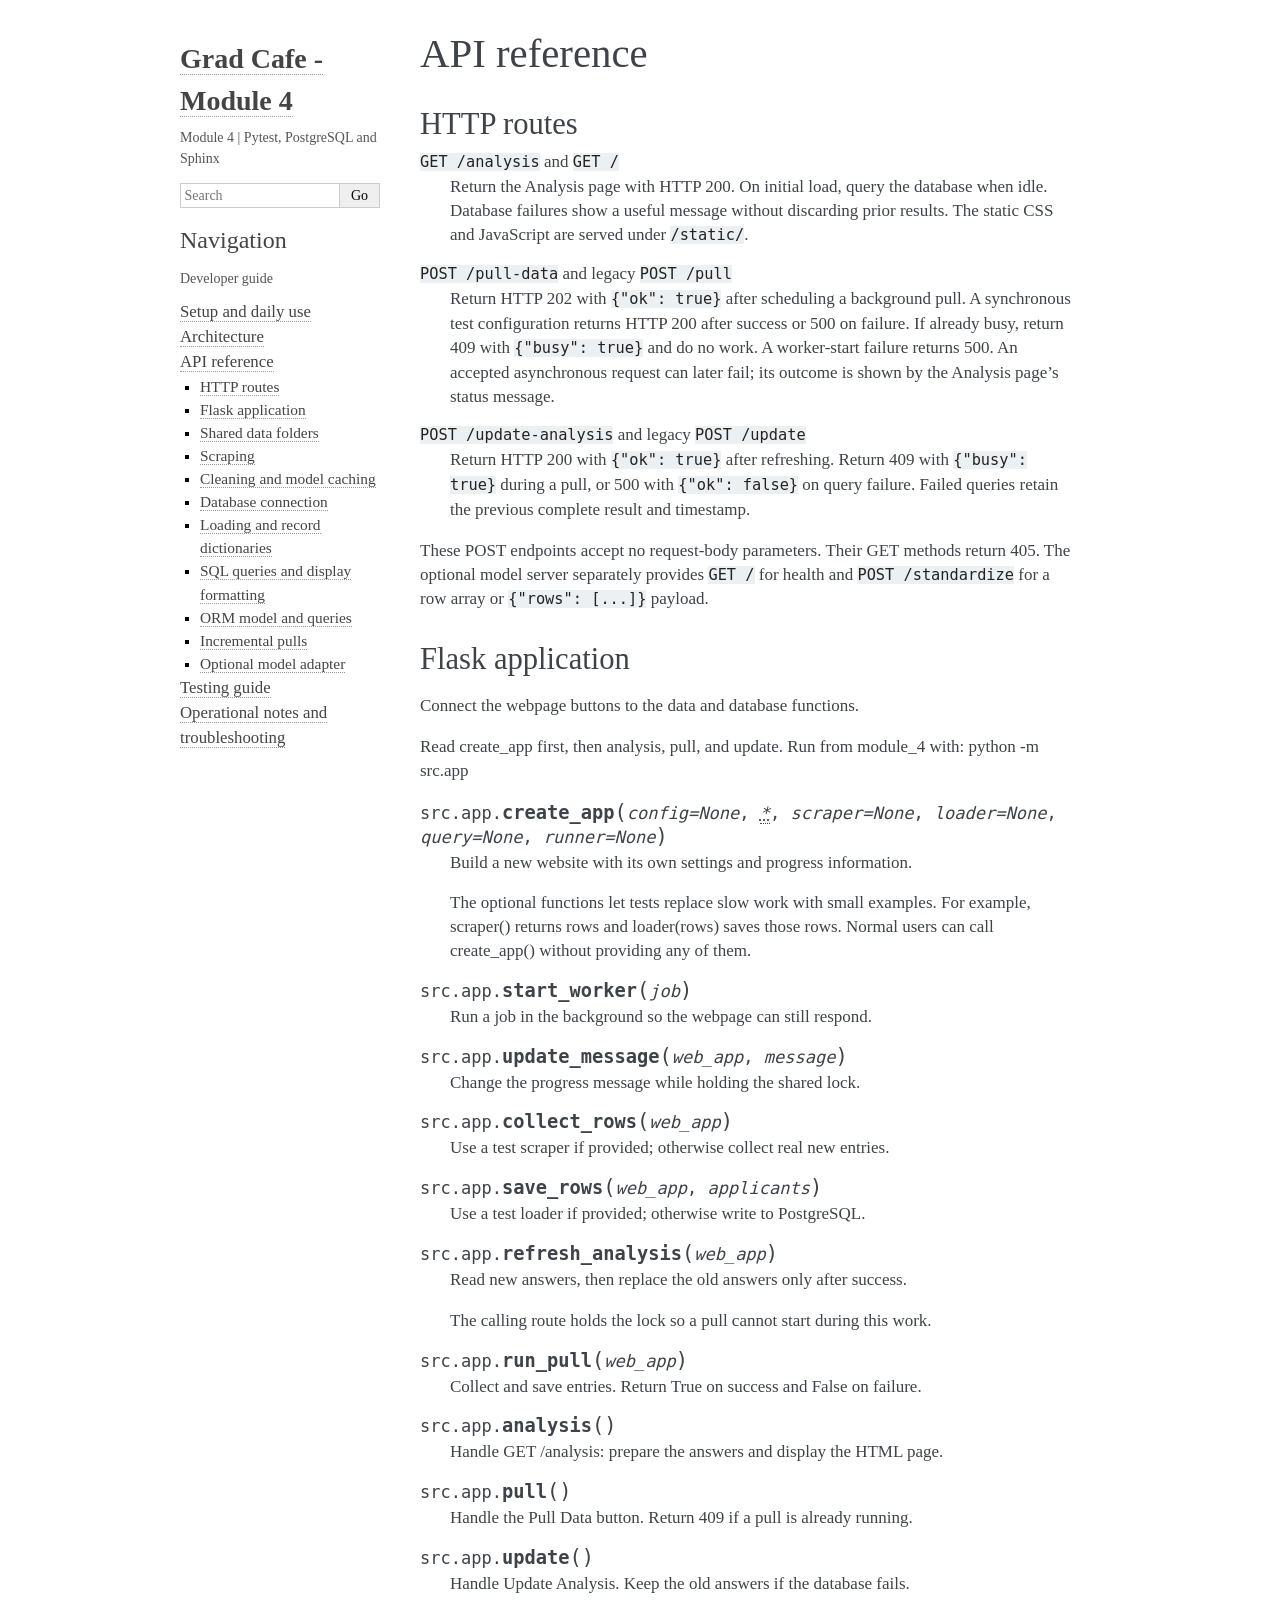
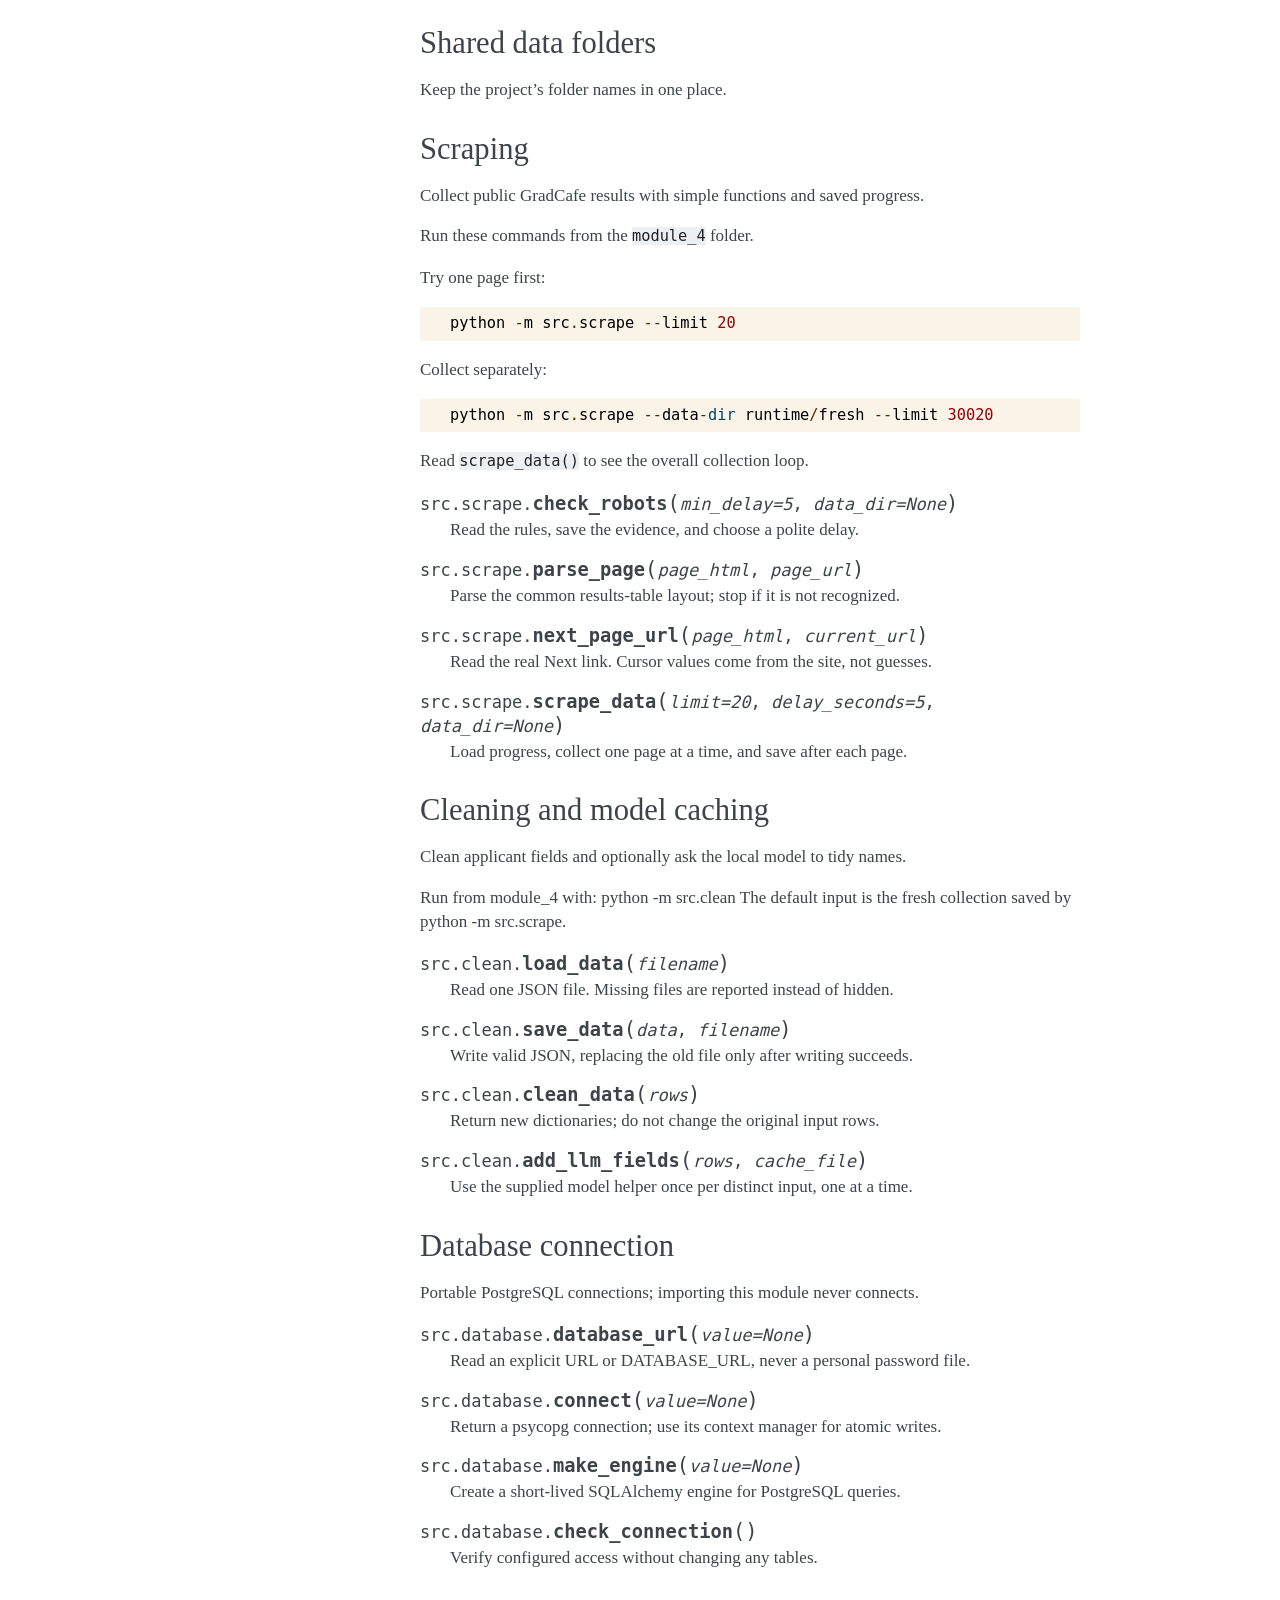
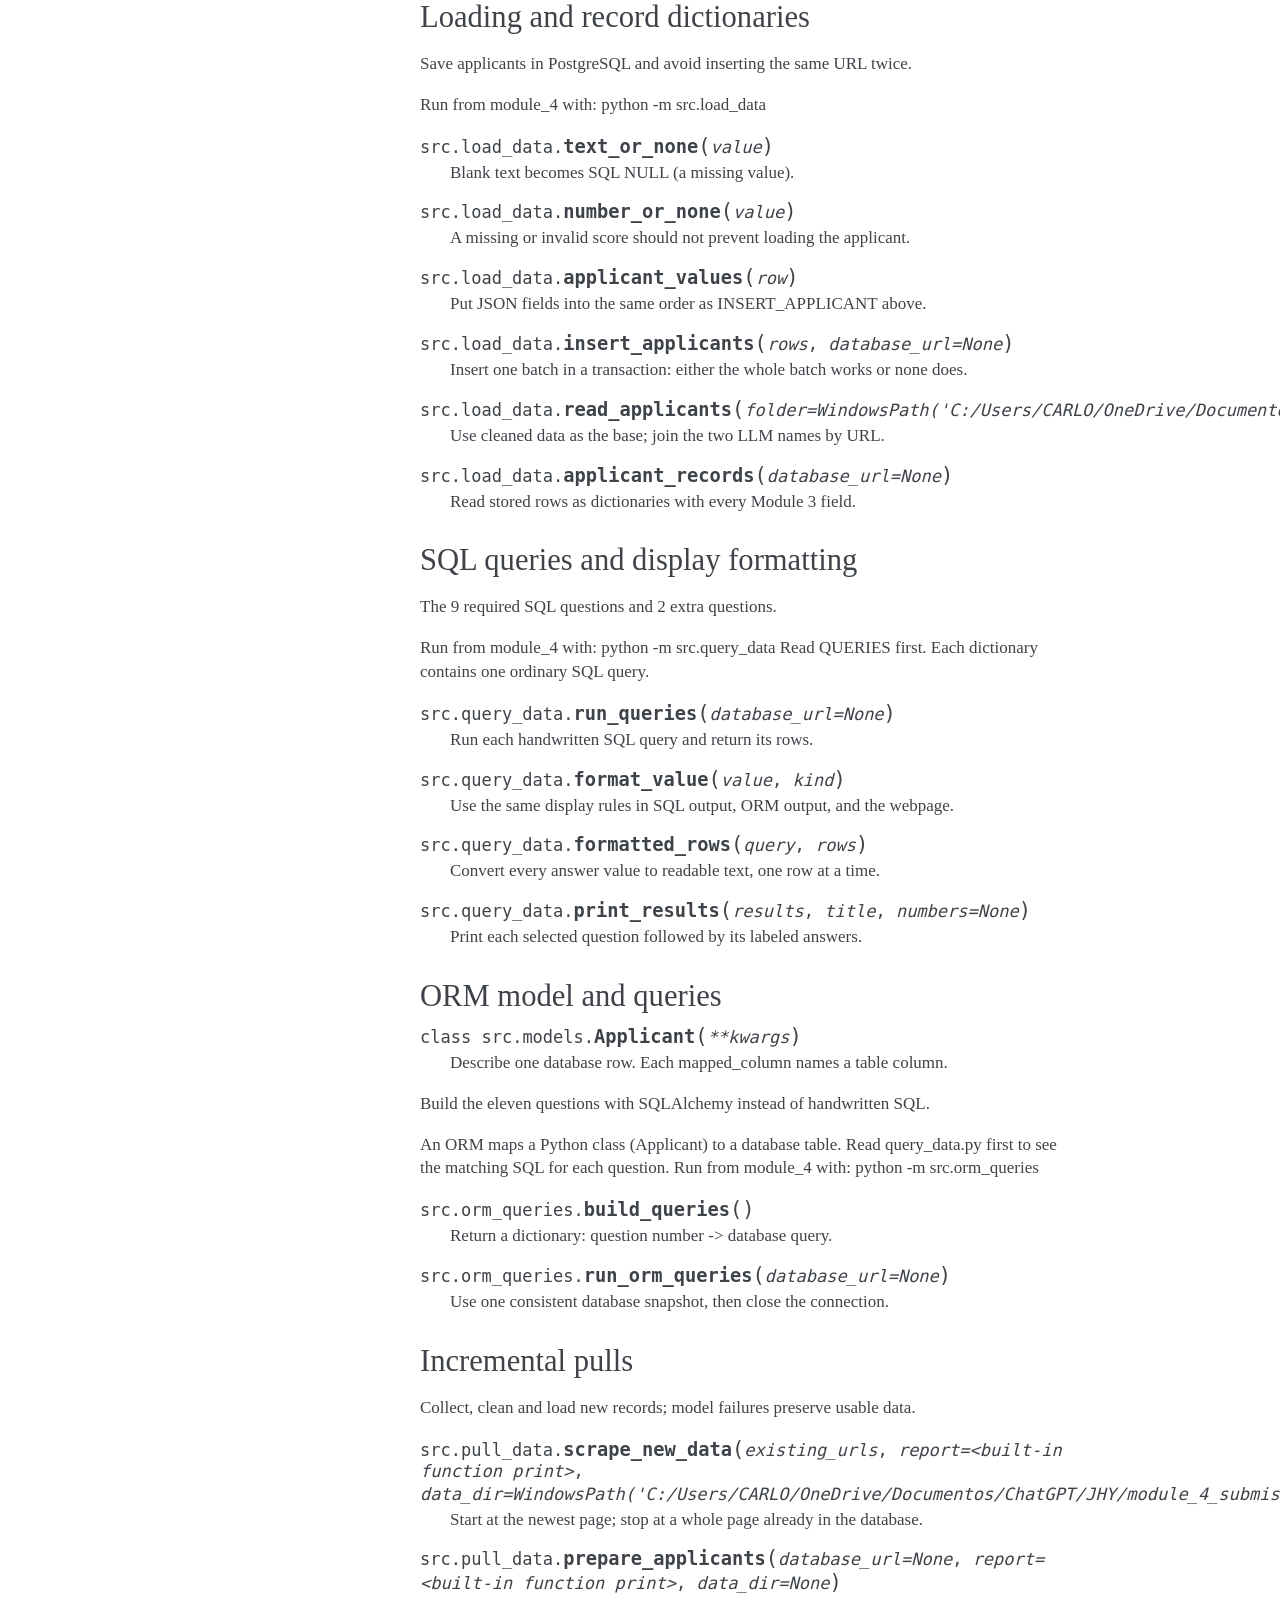
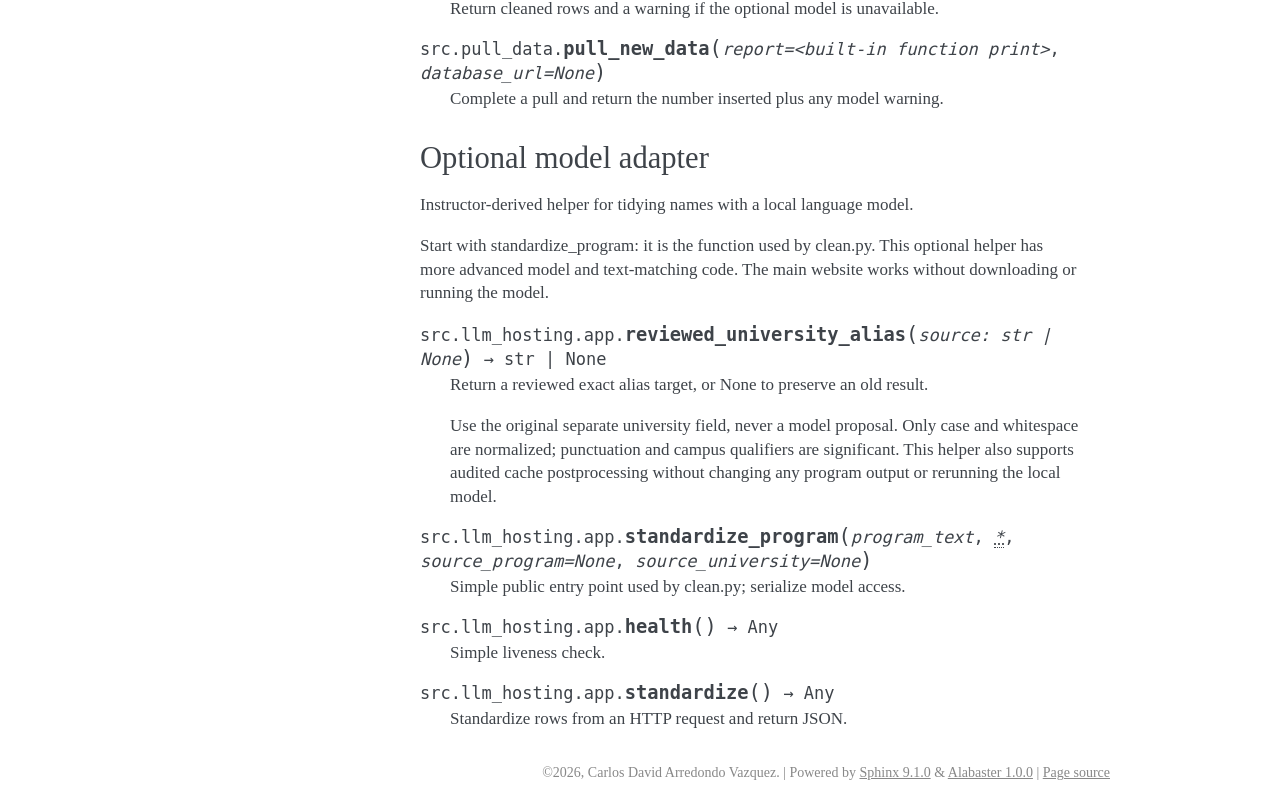
==== commit 98f712a0: "Finalize Module 4 documentation" ====
--- a/module_4/docs/_build/html/api.html
+++ b/module_4/docs/_build/html/api.html
@@ -197,10 +197,16 @@
 <section id="module-src.scrape">
 <span id="scraping"></span><h2>Scraping<a class="headerlink" href="#module-src.scrape" title="Link to this heading">¶</a></h2>
 <p>Collect public GradCafe results with simple functions and saved progress.</p>
-<p>Run these commands from the module_4 folder.
-Try one page first: python -m src.scrape –limit 20
-Collect separately: python -m src.scrape –data-dir runtime/fresh –limit 30020
-Read scrape_data() to see the overall collection loop.</p>
+<p>Run these commands from the <code class="docutils literal notranslate"><span class="pre">module_4</span></code> folder.</p>
+<p>Try one page first:</p>
+<div class="highlight-default notranslate"><div class="highlight"><pre><span></span><span class="n">python</span> <span class="o">-</span><span class="n">m</span> <span class="n">src</span><span class="o">.</span><span class="n">scrape</span> <span class="o">--</span><span class="n">limit</span> <span class="mi">20</span>
+</pre></div>
+</div>
+<p>Collect separately:</p>
+<div class="highlight-default notranslate"><div class="highlight"><pre><span></span><span class="n">python</span> <span class="o">-</span><span class="n">m</span> <span class="n">src</span><span class="o">.</span><span class="n">scrape</span> <span class="o">--</span><span class="n">data</span><span class="o">-</span><span class="nb">dir</span> <span class="n">runtime</span><span class="o">/</span><span class="n">fresh</span> <span class="o">--</span><span class="n">limit</span> <span class="mi">30020</span>
+</pre></div>
+</div>
+<p>Read <code class="docutils literal notranslate"><span class="pre">scrape_data()</span></code> to see the overall collection loop.</p>
 <dl class="py function">
 <dt class="sig sig-object py" id="src.scrape.check_robots">
 <span class="sig-prename descclassname"><span class="pre">src.scrape.</span></span><span class="sig-name descname"><span class="pre">check_robots</span></span><span class="sig-paren">(</span><em class="sig-param"><span class="n"><span class="pre">min_delay</span></span><span class="o"><span class="pre">=</span></span><span class="default_value"><span class="pre">5</span></span></em>, <em class="sig-param"><span class="n"><span class="pre">data_dir</span></span><span class="o"><span class="pre">=</span></span><span class="default_value"><span class="pre">None</span></span></em><span class="sig-paren">)</span><a class="headerlink" href="#src.scrape.check_robots" title="Link to this definition">¶</a></dt>
